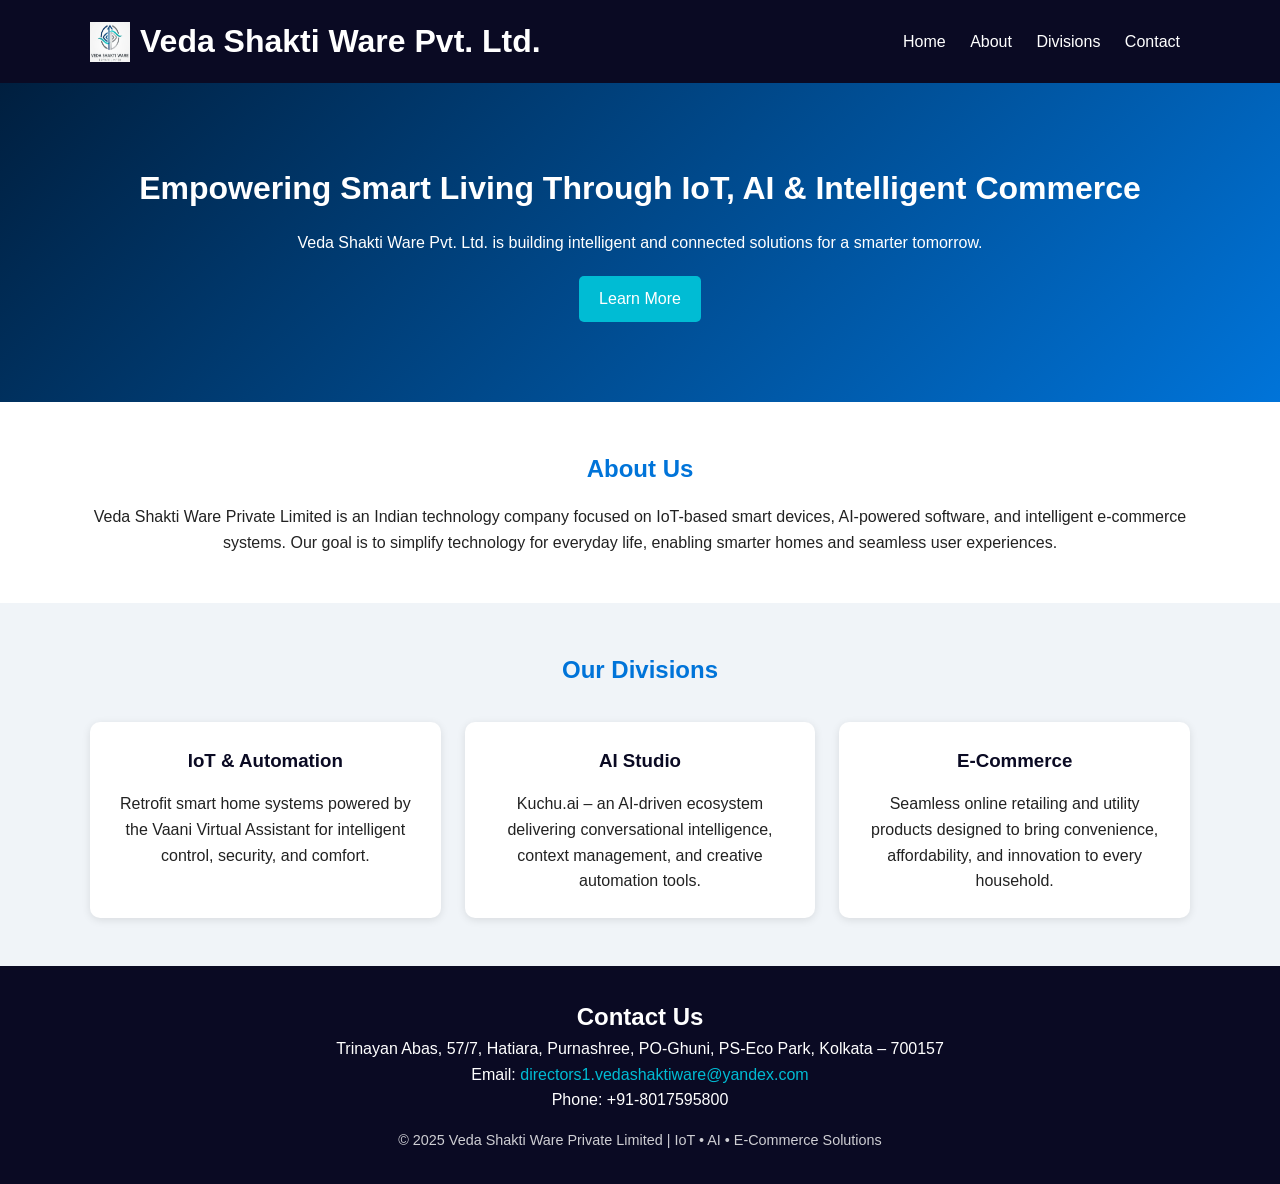
==== index.html @ 6ecd8e84 "Site setup." ====
<!DOCTYPE html>
<html lang="en">
<head>
  <meta charset="UTF-8" />
  <meta name="viewport" content="width=device-width, initial-scale=1.0" />
  <title>Veda Shakti Ware Pvt. Ltd.</title>
  <link rel="stylesheet" href="css/style.css" />
  <link rel="icon" href="images/logo.png" type="image/png" />
</head>
<body>
  <header class="navbar">
    <div class="container nav-content">
      <div class="logo">
        <img src="images/logo.png" alt="VSW Logo" />
        <h1>Veda Shakti Ware Pvt. Ltd.</h1>
      </div>
      <nav>
        <a href="#">Home</a>
        <a href="#about">About</a>
        <a href="#services">Divisions</a>
        <a href="#contact">Contact</a>
      </nav>
    </div>
  </header>

  <section class="hero">
    <div class="hero-content">
      <h2>Empowering Smart Living Through IoT, AI & Intelligent Commerce</h2>
      <p>
        Veda Shakti Ware Pvt. Ltd. is building intelligent and connected solutions for a smarter tomorrow.
      </p>
      <a href="#about" class="btn">Learn More</a>
    </div>
  </section>

  <section id="about" class="about">
    <div class="container">
      <h2>About Us</h2>
      <p>
        Veda Shakti Ware Private Limited is an Indian technology company focused on 
        IoT-based smart devices, AI-powered software, and intelligent e-commerce 
        systems. Our goal is to simplify technology for everyday life, enabling 
        smarter homes and seamless user experiences.
      </p>
    </div>
  </section>

  <section id="services" class="services">
    <div class="container">
      <h2>Our Divisions</h2>
      <div class="cards">
        <div class="card">
          <h3>IoT & Automation</h3>
          <p>
            Retrofit smart home systems powered by the Vaani Virtual Assistant 
            for intelligent control, security, and comfort.
          </p>
        </div>
        <div class="card">
          <h3>AI Studio</h3>
          <p>
            Kuchu.ai – an AI-driven ecosystem delivering conversational intelligence, 
            context management, and creative automation tools.
          </p>
        </div>
        <div class="card">
          <h3>E-Commerce</h3>
          <p>
            Seamless online retailing and utility products designed to bring convenience, 
            affordability, and innovation to every household.
          </p>
        </div>
      </div>
    </div>
  </section>

  <footer id="contact" class="footer">
    <div class="container">
      <h2>Contact Us</h2>
      <p>
        Trinayan Abas, 57/7, Hatiara, Purnashree, PO-Ghuni, PS-Eco Park, Kolkata – 700157<br />
        Email: <a href="mailto:directors1.vedashaktiware@yandex.com">directors1.vedashaktiware@yandex.com</a><br />
        Phone: +91-8017595800
      </p>
      <p class="copy">
        © 2025 Veda Shakti Ware Private Limited | IoT • AI • E-Commerce Solutions
      </p>
    </div>
  </footer>
</body>
</html>
---- css/style.css ----
/* Reset */
* { margin: 0; padding: 0; box-sizing: border-box; }

body {
  font-family: "Poppins", sans-serif;
  background-color: #f9fafb;
  color: #222;
  line-height: 1.6;
}

.container { width: 90%; max-width: 1100px; margin: auto; }

/* Navbar */
.navbar {
  background: #0a0a23;
  color: #fff;
  padding: 1rem 0;
}
.nav-content {
  display: flex; justify-content: space-between; align-items: center;
}
.logo {
  display: flex; align-items: center; gap: 10px;
}
.logo img {
  width: 40px; height: 40px;
}
.navbar nav a {
  color: #fff; text-decoration: none; margin: 0 10px;
  transition: 0.3s;
}
.navbar nav a:hover { color: #00bcd4; }

/* Hero */
.hero {
  background: linear-gradient(135deg, #001f3f, #0074d9);
  color: #fff;
  text-align: center;
  padding: 5rem 1rem;
}
.hero-content h2 {
  font-size: 2rem; margin-bottom: 1rem;
}
.hero .btn {
  display: inline-block; background: #00bcd4; color: #fff;
  padding: 10px 20px; text-decoration: none; border-radius: 5px;
  margin-top: 20px; transition: 0.3s;
}
.hero .btn:hover { background: #0288a7; }

/* About */
.about { padding: 3rem 1rem; background: #fff; text-align: center; }
.about h2 { color: #0074d9; margin-bottom: 1rem; }

/* Services */
.services {
  background: #f0f4f8;
  padding: 3rem 1rem;
  text-align: center;
}
.services h2 { color: #0074d9; margin-bottom: 2rem; }
.cards {
  display: grid;
  grid-template-columns: repeat(auto-fit, minmax(250px, 1fr));
  gap: 1.5rem;
}
.card {
  background: #fff;
  border-radius: 10px;
  box-shadow: 0 2px 8px rgba(0,0,0,0.1);
  padding: 1.5rem;
  transition: 0.3s;
}
.card:hover { transform: translateY(-5px); }
.card h3 { margin-bottom: 1rem; color: #0a0a23; }

/* Footer */
.footer {
  background: #0a0a23;
  color: #fff;
  text-align: center;
  padding: 2rem 1rem;
}
.footer a { color: #00bcd4; text-decoration: none; }
.footer .copy { margin-top: 1rem; font-size: 0.9rem; opacity: 0.8; }
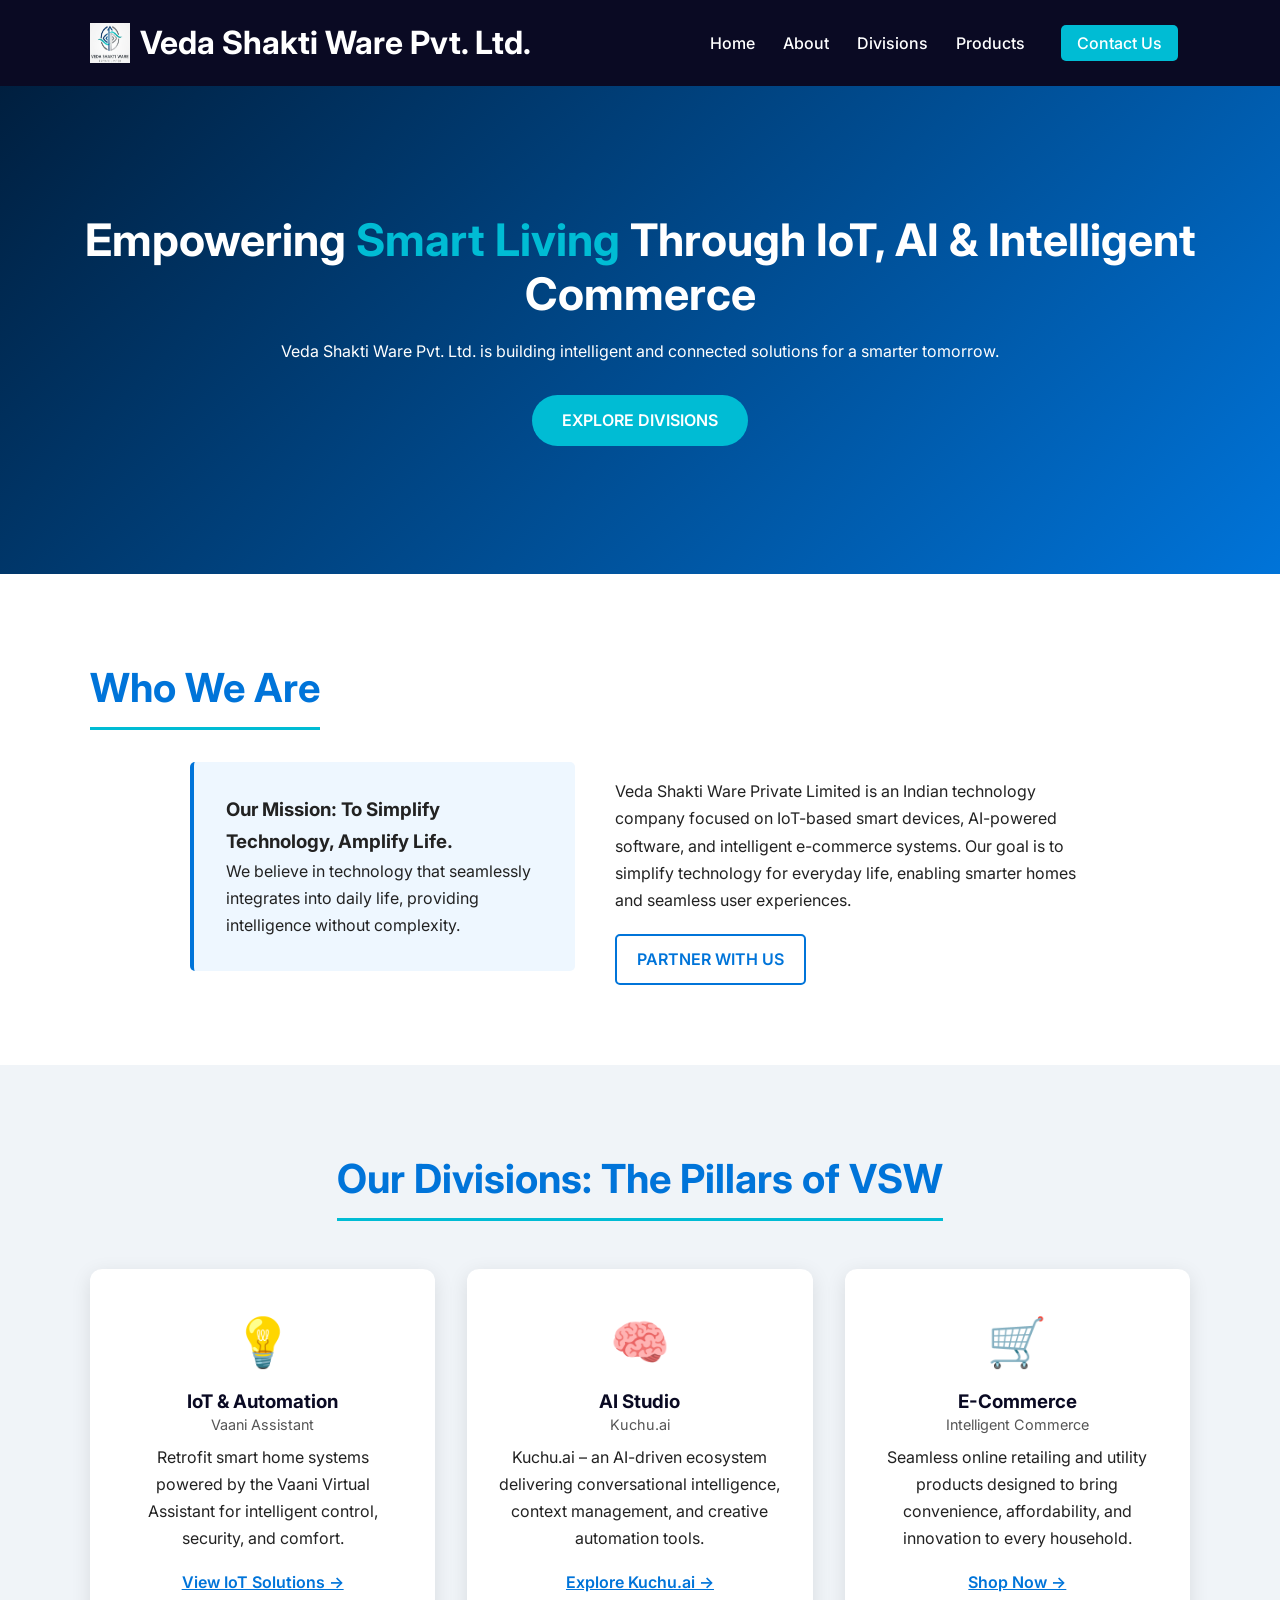
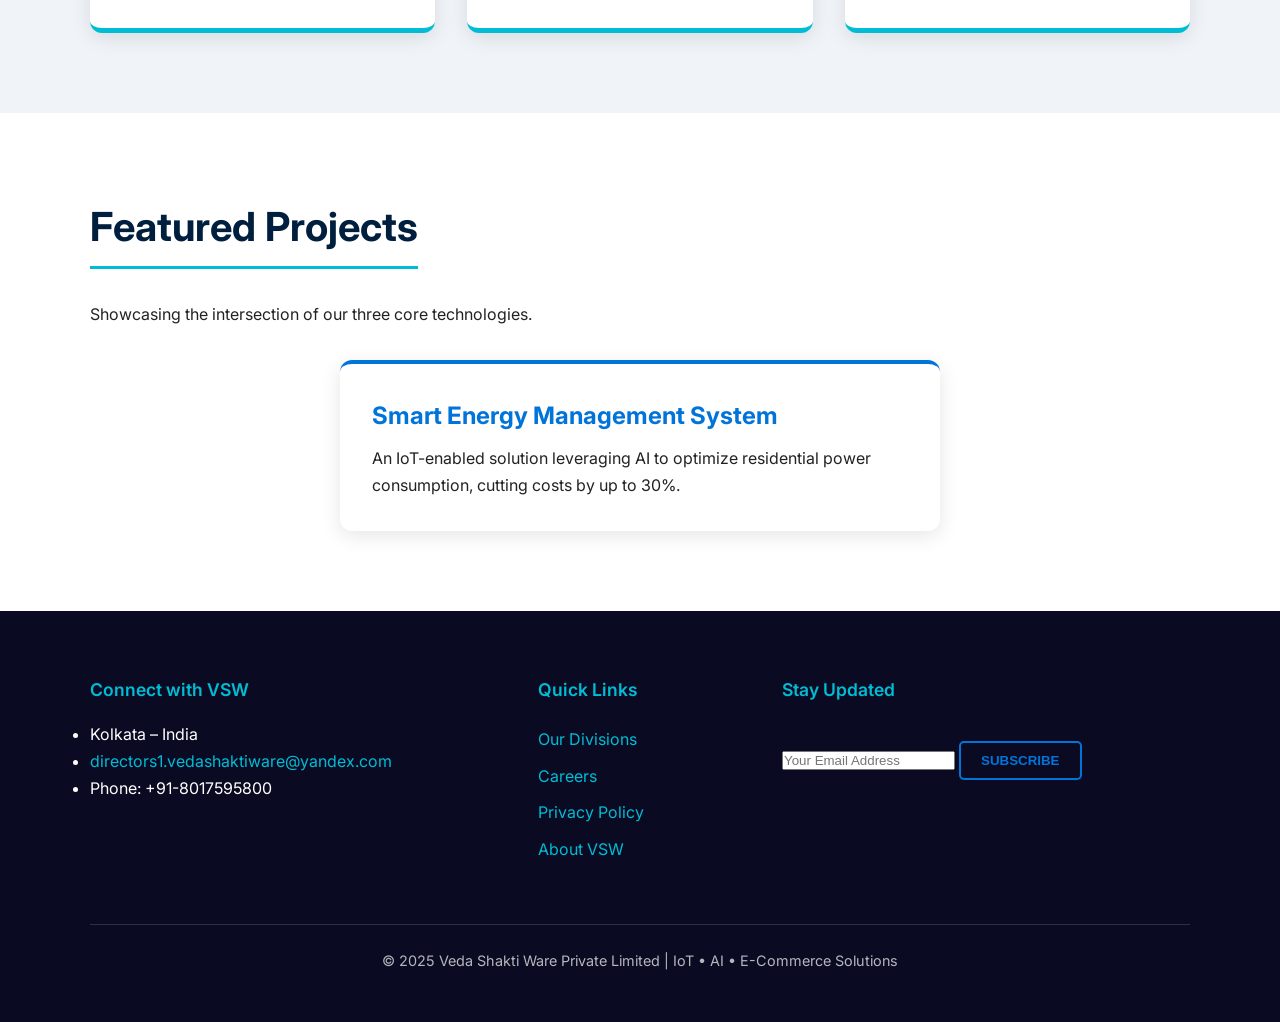
==== commit 941dde22: "Segments updatred." ====
--- a/index.html
+++ b/index.html
@@ -1,91 +1,162 @@
 <!DOCTYPE html>
 <html lang="en">
 <head>
-  <meta charset="UTF-8" />
-  <meta name="viewport" content="width=device-width, initial-scale=1.0" />
-  <title>Veda Shakti Ware Pvt. Ltd.</title>
-  <link rel="stylesheet" href="css/style.css" />
-  <link rel="icon" href="images/logo.png" type="image/png" />
+    <meta charset="UTF-8" />
+    <meta name="viewport" content="width=device-width, initial-scale=1.0" />
+    <title>Veda Shakti Ware Pvt. Ltd. | IoT, AI & Intelligent Commerce</title>
+    <meta name="description" content="Veda Shakti Ware Pvt. Ltd. is building intelligent and connected solutions for a smarter tomorrow through IoT, AI Studio (Kuchu.ai), and E-Commerce systems." />
+    
+    <link rel="stylesheet" href="css/style.css" />
+    <link href="https://fonts.googleapis.com/css2?family=Inter:wght@400;600;700&display=swap" rel="stylesheet"> 
+    <link rel="icon" href="images/logo.png" type="image/png" />
 </head>
 <body>
-  <header class="navbar">
-    <div class="container nav-content">
-      <div class="logo">
-        <img src="images/logo.png" alt="VSW Logo" />
-        <h1>Veda Shakti Ware Pvt. Ltd.</h1>
-      </div>
-      <nav>
-        <a href="#">Home</a>
-        <a href="#about">About</a>
-        <a href="#services">Divisions</a>
-        <a href="#contact">Contact</a>
-      </nav>
-    </div>
-  </header>
+    
+    <header class="navbar sticky-header">
+        <div class="container nav-content">
+            <div class="logo">
+                <img src="images/logo.png" alt="VSW Logo" />
+                <h1>Veda Shakti Ware <span class="long-name">Pvt. Ltd.</span></h1>
+            </div>
+            <nav role="navigation" aria-label="Main Navigation">
+                <a href="#">Home</a>
+                <a href="#about">About</a>
+                <a href="#services">Divisions</a>
+                <a href="#products">Products</a> 
+                <a href="#contact" class="nav-button">Contact Us</a>
+            </nav>
+        </div>
+    </header>
 
-  <section class="hero">
-    <div class="hero-content">
-      <h2>Empowering Smart Living Through IoT, AI & Intelligent Commerce</h2>
-      <p>
-        Veda Shakti Ware Pvt. Ltd. is building intelligent and connected solutions for a smarter tomorrow.
-      </p>
-      <a href="#about" class="btn">Learn More</a>
-    </div>
-  </section>
+    <section class="hero primary-gradient">
+        <div class="hero-content text-center">
+            <h2>Empowering <span class="highlight-text">Smart Living</span> Through IoT, AI & Intelligent Commerce</h2>
+            <p>Veda Shakti Ware Pvt. Ltd. is building intelligent and connected solutions for a smarter tomorrow.</p>
+            <a href="#services" class="btn primary-btn pulse-effect">Explore Divisions</a>
+        </div>
+        <div class="hero-background-pattern"></div>
+    </section>
 
-  <section id="about" class="about">
-    <div class="container">
-      <h2>About Us</h2>
-      <p>
-        Veda Shakti Ware Private Limited is an Indian technology company focused on 
-        IoT-based smart devices, AI-powered software, and intelligent e-commerce 
-        systems. Our goal is to simplify technology for everyday life, enabling 
-        smarter homes and seamless user experiences.
-      </p>
-    </div>
-  </section>
+    <section id="about" class="about padded-section">
+        <div class="container">
+            <h2 class="section-title">Who We Are</h2>
+            <div class="content-split">
+                <div class="mission-statement">
+                    <h3>Our Mission: To Simplify Technology, Amplify Life.</h3>
+                    <p>We believe in technology that seamlessly integrates into daily life, providing intelligence without complexity.</p>
+                </div>
+                <div class="about-text">
+                    <p>
+                        Veda Shakti Ware Private Limited is an Indian technology company focused on 
+                        IoT-based smart devices, AI-powered software, and intelligent e-commerce 
+                        systems. Our goal is to simplify technology for everyday life, enabling 
+                        smarter homes and seamless user experiences.
+                    </p>
+                    <a href="#contact" class="btn secondary-btn">Partner With Us</a>
+                </div>
+            </div>
+        </div>
+    </section>
 
-  <section id="services" class="services">
-    <div class="container">
-      <h2>Our Divisions</h2>
-      <div class="cards">
-        <div class="card">
-          <h3>IoT & Automation</h3>
-          <p>
-            Retrofit smart home systems powered by the Vaani Virtual Assistant 
-            for intelligent control, security, and comfort.
-          </p>
+    <section id="services" class="services padded-section bg-light-gray">
+        <div class="container">
+            <h2 class="section-title">Our Divisions: The Pillars of VSW</h2>
+            <div class="cards card-grid-3">
+                
+                <div class="card division-card elevated-card">
+                    <span class="card-icon">💡</span>
+                    <h3>IoT & Automation <br><span class="product-name">Vaani Assistant</span></h3>
+                    <p>
+                        Retrofit smart home systems powered by the Vaani Virtual Assistant 
+                        for intelligent control, security, and comfort.
+                    </p>
+                    <a href="vaani-assistant-explore.html" class="card-link">View IoT Solutions →</a>
+                </div>
+
+                <!-- <div class="card division-card elevated-card">
+                    <span class="card-icon">🧠</span>
+                    <h3>AI Studio <br><span class="product-name">Kuchu.ai</span></h3>
+                    <p>
+                        Kuchu.ai – an AI-driven ecosystem delivering conversational intelligence, 
+                        context management, and creative automation tools.
+                    </p>
+                    <a href="#" class="card-link">Explore Kuchu.ai →</a>
+                </div> -->
+                <div class="card division-card elevated-card">
+                  <span class="card-icon">🧠</span>
+                  <h3>AI Studio <br><span class="product-name">Kuchu.ai</span></h3>
+                  <p>
+                      Kuchu.ai – an AI-driven ecosystem delivering conversational intelligence, 
+                      context management, and creative automation tools.
+                  </p>
+                  <a href="kuchu-ai-explore.html" class="card-link">Explore Kuchu.ai →</a>
+                </div>
+
+                <div class="card division-card elevated-card">
+                    <span class="card-icon">🛒</span>
+                    <h3>E-Commerce <br><span class="product-name">Intelligent Commerce</span></h3>
+                    <p>
+                        Seamless online retailing and utility products designed to bring convenience, 
+                        affordability, and innovation to every household.
+                    </p>
+                    <a href="e-commerce-explore.html" class="card-link">Shop Now →</a>
+                </div>
+            </div>
         </div>
-        <div class="card">
-          <h3>AI Studio</h3>
-          <p>
-            Kuchu.ai – an AI-driven ecosystem delivering conversational intelligence, 
-            context management, and creative automation tools.
-          </p>
+    </section>
+
+    <section id="products" class="products padded-section">
+        <div class="container text-center">
+            <h2 class="section-title">Featured Projects</h2>
+            <p class="subtitle">Showcasing the intersection of our three core technologies.</p>
+            
+            <div class="project-showcase">
+                <div class="project-card">
+                    <h4>Smart Energy Management System</h4>
+                    <p>An IoT-enabled solution leveraging AI to optimize residential power consumption, cutting costs by up to 30%.</p>
+                </div>
+                </div>
         </div>
-        <div class="card">
-          <h3>E-Commerce</h3>
-          <p>
-            Seamless online retailing and utility products designed to bring convenience, 
-            affordability, and innovation to every household.
-          </p>
+    </section>
+    
+    <footer id="contact" class="footer dark-footer">
+        <div class="container footer-grid">
+            
+            <div class="footer-col contact-info">
+                <h3 class="footer-title">Connect with VSW</h3>
+                <ul>
+                    <li>Kolkata – India</li>
+                    <li><a href="mailto:directors1.vedashaktiware@yandex.com">directors1.vedashaktiware@yandex.com</a></li>
+                    <li>Phone: +91-8017595800</li>
+                </ul>
+            </div>
+            
+            <div class="footer-col quick-links">
+                <h3 class="footer-title">Quick Links</h3>
+                <ul>
+                    <li><a href="#services">Our Divisions</a></li>
+                    <li><a href="#">Careers</a></li>
+                    <li><a href="#">Privacy Policy</a></li>
+                    <li><a href="#about">About VSW</a></li>
+                </ul>
+            </div>
+
+            <div class="footer-col social-signup">
+                <h3 class="footer-title">Stay Updated</h3>
+                <div class="social-icons">
+                    </div>
+                <div class="newsletter-form">
+                    <input type="email" placeholder="Your Email Address" aria-label="Newsletter email input">
+                    <button class="btn secondary-btn">Subscribe</button>
+                </div>
+            </div>
+            
+            <div class="footer-bottom">
+                <p class="copy">
+                    © 2025 Veda Shakti Ware Private Limited | IoT • AI • E-Commerce Solutions
+                </p>
+            </div>
         </div>
-      </div>
-    </div>
-  </section>
-
-  <footer id="contact" class="footer">
-    <div class="container">
-      <h2>Contact Us</h2>
-      <p>
-        Trinayan Abas, 57/7, Hatiara, Purnashree, PO-Ghuni, PS-Eco Park, Kolkata – 700157<br />
-        Email: <a href="mailto:directors1.vedashaktiware@yandex.com">directors1.vedashaktiware@yandex.com</a><br />
-        Phone: +91-8017595800
-      </p>
-      <p class="copy">
-        © 2025 Veda Shakti Ware Private Limited | IoT • AI • E-Commerce Solutions
-      </p>
-    </div>
-  </footer>
+    </footer>
 </body>
-</html>
+</html>
--- a/css/style.css
+++ b/css/style.css
@@ -2,84 +2,403 @@
 * { margin: 0; padding: 0; box-sizing: border-box; }
 
 body {
-  font-family: "Poppins", sans-serif;
-  background-color: #f9fafb;
-  color: #222;
-  line-height: 1.6;
-}
-
-.container { width: 90%; max-width: 1100px; margin: auto; }
+    /* Changed to Inter which is a clean, modern tech font */
+    font-family: "Inter", "Poppins", sans-serif;
+    background-color: #f9fafb;
+    color: #222;
+    line-height: 1.7; /* Increased line height for better readability */
+}
+
+.container { 
+    width: 90%; 
+    max-width: 1100px; 
+    margin: auto; 
+}
+
+/* --- Global Elements & Typography --- */
+.btn {
+    text-transform: uppercase;
+    font-weight: 600;
+}
+.section-title {
+    font-size: 2.5rem; 
+    margin-bottom: 2rem;
+    font-weight: 700;
+    color: #001f3f; /* Darker blue for heading */
+    /* Added visual structure to the title */
+    display: inline-block;
+    padding-bottom: 5px;
+    border-bottom: 3px solid #00bcd4;
+}
 
 /* Navbar */
 .navbar {
-  background: #0a0a23;
-  color: #fff;
-  padding: 1rem 0;
+    background: #0a0a23;
+    color: #fff;
+    padding: 1rem 0;
+    /* Added subtle shadow to the top bar */
+    box-shadow: 0 2px 10px rgba(0,0,0,0.2);
+    z-index: 100;
 }
 .nav-content {
-  display: flex; justify-content: space-between; align-items: center;
+    display: flex; justify-content: space-between; align-items: center;
 }
 .logo {
-  display: flex; align-items: center; gap: 10px;
+    display: flex; align-items: center; gap: 10px;
 }
 .logo img {
-  width: 40px; height: 40px;
+    width: 40px; height: 40px;
 }
 .navbar nav a {
-  color: #fff; text-decoration: none; margin: 0 10px;
-  transition: 0.3s;
-}
-.navbar nav a:hover { color: #00bcd4; }
+    color: #fff; text-decoration: none; margin: 0 12px;
+    transition: 0.3s;
+    font-weight: 500;
+}
+.navbar nav a:hover { 
+    color: #00bcd4; 
+}
+.nav-button {
+    /* Style the Contact Us button prominently */
+    background: #00bcd4;
+    padding: 8px 16px;
+    border-radius: 5px;
+    margin-left: 20px !important;
+}
+.nav-button:hover {
+    background: #0288a7;
+}
 
 /* Hero */
 .hero {
-  background: linear-gradient(135deg, #001f3f, #0074d9);
-  color: #fff;
-  text-align: center;
-  padding: 5rem 1rem;
+    /* Updated gradient for modern look */
+    background: linear-gradient(135deg, #001f3f, #0074d9);
+    color: #fff;
+    text-align: center;
+    padding: 8rem 1rem; /* Increased padding */
 }
 .hero-content h2 {
-  font-size: 2rem; margin-bottom: 1rem;
+    font-size: 2.8rem; /* Larger font size */
+    margin-bottom: 1rem;
+    line-height: 1.2;
+}
+.highlight-text {
+    color: #00bcd4;
+    font-weight: 700;
 }
 .hero .btn {
-  display: inline-block; background: #00bcd4; color: #fff;
-  padding: 10px 20px; text-decoration: none; border-radius: 5px;
-  margin-top: 20px; transition: 0.3s;
-}
-.hero .btn:hover { background: #0288a7; }
-
-/* About */
-.about { padding: 3rem 1rem; background: #fff; text-align: center; }
-.about h2 { color: #0074d9; margin-bottom: 1rem; }
+    display: inline-block; background: #00bcd4; color: #fff;
+    padding: 12px 30px; /* Larger button */
+    text-decoration: none; border-radius: 50px; /* Pill shape */
+    margin-top: 30px; transition: 0.3s;
+}
+.hero .btn:hover { 
+    background: #0288a7; 
+    box-shadow: 0 5px 15px rgba(0, 188, 212, 0.4);
+}
+
+/* About Section */
+.about { padding: 5rem 1rem; background: #fff; } /* Increased padding */
+.about h2 { color: #0074d9; margin-bottom: 2rem; }
+
+/* Added content-split styles */
+.content-split {
+    display: flex;
+    gap: 40px;
+    text-align: left;
+    max-width: 900px;
+    margin: 0 auto;
+    align-items: flex-start;
+}
+.mission-statement {
+    flex: 1;
+    padding: 2rem;
+    background: #eef7ff; /* Light accent background */
+    border-left: 4px solid #0074d9;
+    border-radius: 5px;
+}
+.about-text {
+    flex: 1.5;
+    padding-top: 1rem;
+}
+.secondary-btn {
+    display: inline-block;
+    padding: 10px 20px;
+    background: transparent;
+    border: 2px solid #0074d9;
+    color: #0074d9;
+    text-decoration: none;
+    border-radius: 5px;
+    margin-top: 20px;
+    transition: all 0.3s;
+}
+.secondary-btn:hover {
+    background: #0074d9;
+    color: #fff;
+}
+
 
 /* Services */
 .services {
-  background: #f0f4f8;
-  padding: 3rem 1rem;
-  text-align: center;
-}
-.services h2 { color: #0074d9; margin-bottom: 2rem; }
-.cards {
-  display: grid;
-  grid-template-columns: repeat(auto-fit, minmax(250px, 1fr));
-  gap: 1.5rem;
-}
-.card {
-  background: #fff;
-  border-radius: 10px;
-  box-shadow: 0 2px 8px rgba(0,0,0,0.1);
-  padding: 1.5rem;
-  transition: 0.3s;
-}
-.card:hover { transform: translateY(-5px); }
-.card h3 { margin-bottom: 1rem; color: #0a0a23; }
+    background: #f0f4f8;
+    padding: 5rem 1rem; /* Increased padding */
+    text-align: center;
+}
+.services h2 { color: #0074d9; margin-bottom: 3rem; }
+.card-grid-3 {
+    display: grid;
+    grid-template-columns: repeat(auto-fit, minmax(280px, 1fr));
+    gap: 2rem;
+}
+.division-card {
+    background: #fff;
+    border-radius: 12px; /* Smoother corners */
+    box-shadow: 0 5px 20px rgba(0,0,0,0.1); /* Smoother shadow */
+    padding: 2rem;
+    transition: 0.3s;
+    border-bottom: 5px solid #00bcd4; /* Brand color feature line */
+}
+.division-card:hover { 
+    transform: translateY(-5px); 
+    box-shadow: 0 10px 30px rgba(0,0,0,0.15);
+}
+.card-icon {
+    font-size: 3rem; 
+    display: block; 
+    margin-bottom: 0.5rem;
+}
+.division-card h3 { 
+    margin-bottom: 0.5rem; 
+    color: #0a0a23; 
+    line-height: 1.2;
+}
+.product-name {
+    font-size: 0.9rem;
+    color: #555;
+    font-weight: 400;
+}
+.card-link {
+    display: block;
+    margin-top: 1rem;
+    color: #0074d9;
+    font-weight: 600;
+}
+
+/* Products/Featured Projects */
+.products {
+    padding: 5rem 1rem;
+    background: #fff;
+}
+
+/* --- FIX 1: Project Showcase Alignment (from previous analysis) --- */
+.project-showcase {
+    /* Use CSS Grid to center and control card width */
+    display: grid;
+    /* Allows flexibility for multiple cards, max width 600px for single card visibility */
+    grid-template-columns: repeat(auto-fit, minmax(300px, 600px)); 
+    gap: 1.5rem; 
+    margin-top: 2rem;
+    
+    /* IMPORTANT: Center the grid itself within the container */
+    justify-content: center; 
+}
+
+.project-card {
+    background: #fff;
+    padding: 2rem;
+    border-radius: 12px;
+    /* Used the same shadow style as the division cards for consistency */
+    box-shadow: 0 5px 20px rgba(0,0,0,0.1); 
+    text-align: left; 
+    border-top: 4px solid #0074d9; 
+    transition: transform 0.3s;
+}
+.project-card:hover {
+    transform: translateY(-3px);
+}
+
+.project-card h4 {
+    color: #0074d9;
+    margin-bottom: 0.5rem;
+    font-size: 1.5rem;
+}
+
 
 /* Footer */
 .footer {
-  background: #0a0a23;
-  color: #fff;
-  text-align: center;
-  padding: 2rem 1rem;
-}
-.footer a { color: #00bcd4; text-decoration: none; }
-.footer .copy { margin-top: 1rem; font-size: 0.9rem; opacity: 0.8; }
+    background: #0a0a23;
+    color: #fff;
+    padding: 4rem 1rem 1.5rem; /* More top padding */
+    text-align: left; /* Aligns content inside grid columns */
+}
+
+/* --- Footer Grid Definition --- */
+.footer-grid {
+    display: grid;
+    /* 3 columns: 2/5ths for contact, 1/5th for links, 2/5ths for signup */
+    grid-template-columns: 2fr 1fr 2fr; 
+    gap: 40px;
+    margin-bottom: 1.5rem;
+}
+.footer-col {
+    /* Base padding for columns */
+    padding-bottom: 1rem;
+}
+.footer-title {
+    font-size: 1.1rem;
+    margin-bottom: 1rem;
+    font-weight: 600;
+    color: #00bcd4;
+}
+
+.footer a { 
+    color: #00bcd4; 
+    text-decoration: none; 
+    transition: 0.3s;
+}
+.footer a:hover { 
+    color: #fff; 
+    text-decoration: underline; 
+}
+
+/* --- FIX 2: Quick Links List Alignment (from previous analysis) --- */
+.footer-col.quick-links ul {
+    list-style: none; 
+    padding: 0; 
+    margin-top: 0.5rem;
+}
+
+.footer-col.quick-links li a {
+    display: block; 
+    padding: 0.3rem 0;
+    transition: color 0.2s;
+}
+
+/* Footer Bottom */
+.footer-bottom {
+    grid-column: 1 / -1; /* Forces the element to span all columns */
+    border-top: 1px solid rgba(255, 255, 255, 0.15); 
+    padding-top: 1.5rem; 
+    text-align: center;
+}
+.footer .copy { 
+    margin-top: 0; 
+    font-size: 0.9rem; 
+    opacity: 0.7; 
+}
+
+/* --- Mobile Responsiveness --- */
+@media (max-width: 900px) {
+    .content-split {
+        flex-direction: column;
+        text-align: center;
+    }
+    .mission-statement, .about-text {
+        padding: 1rem;
+    }
+    .mission-statement {
+        order: -1; /* Puts mission statement first on mobile */
+    }
+}
+
+@media (max-width: 768px) {
+    .navbar nav {
+        display: none; /* Hide standard nav links */
+    }
+    .nav-content {
+        justify-content: center;
+    }
+    .logo h1 {
+        font-size: 1.5rem;
+    }
+    .hero-content h2 {
+        font-size: 2rem;
+    }
+    
+    /* Collapse Footer to single column */
+    .footer-grid {
+        grid-template-columns: 1fr;
+        gap: 20px;
+        text-align: center;
+    }
+    .footer-col.contact-info ul {
+        text-align: center;
+        list-style-type: none;
+    }
+    /* Realign quick links back to center on mobile */
+    .footer-col.quick-links ul {
+        text-align: center;
+    }
+}
+
+/* --- New Styles for IoT Flow Chart (How It Works Section) --- */
+.flow-chart-wrapper {
+    display: flex;
+    justify-content: center;
+    align-items: center;
+    flex-wrap: wrap; /* Allows wrapping on smaller screens */
+    gap: 15px;
+    margin-top: 3rem;
+}
+
+.flow-step {
+    flex: 0 0 auto; /* Prevents steps from stretching */
+    width: 150px; /* Fixed width for consistent look */
+    padding: 15px;
+    background: #eef7ff; /* Light blue background */
+    border: 1px solid #0074d9;
+    border-radius: 8px;
+    text-align: center;
+    transition: all 0.3s;
+}
+
+.flow-step:hover {
+    background: #e0f0ff;
+    transform: translateY(-3px);
+    box-shadow: 0 5px 15px rgba(0, 116, 217, 0.1);
+}
+
+.flow-step h4 {
+    color: #001f3f;
+    margin: 5px 0 5px 0;
+    font-size: 1.1rem;
+}
+
+.flow-step p {
+    font-size: 0.85rem;
+    color: #555;
+    line-height: 1.3;
+}
+
+.step-icon {
+    font-size: 2rem;
+    display: block;
+    line-height: 1;
+}
+
+.flow-arrow {
+    font-size: 2rem;
+    color: #0074d9;
+    font-weight: 700;
+    margin: 0 5px;
+}
+
+.flow-step.final-step {
+    border-color: #00bcd4; /* Final step highlight */
+}
+
+/* Responsive adjustment for small screens: stack the items vertically */
+@media (max-width: 650px) {
+    .flow-chart-wrapper {
+        flex-direction: column;
+        gap: 0;
+    }
+    .flow-step {
+        width: 100%; /* Full width when stacked */
+        margin: 10px 0;
+    }
+    .flow-arrow {
+        transform: rotate(90deg); /* Turn arrow vertical */
+        margin: 10px 0;
+        font-size: 1.5rem;
+    }
+}
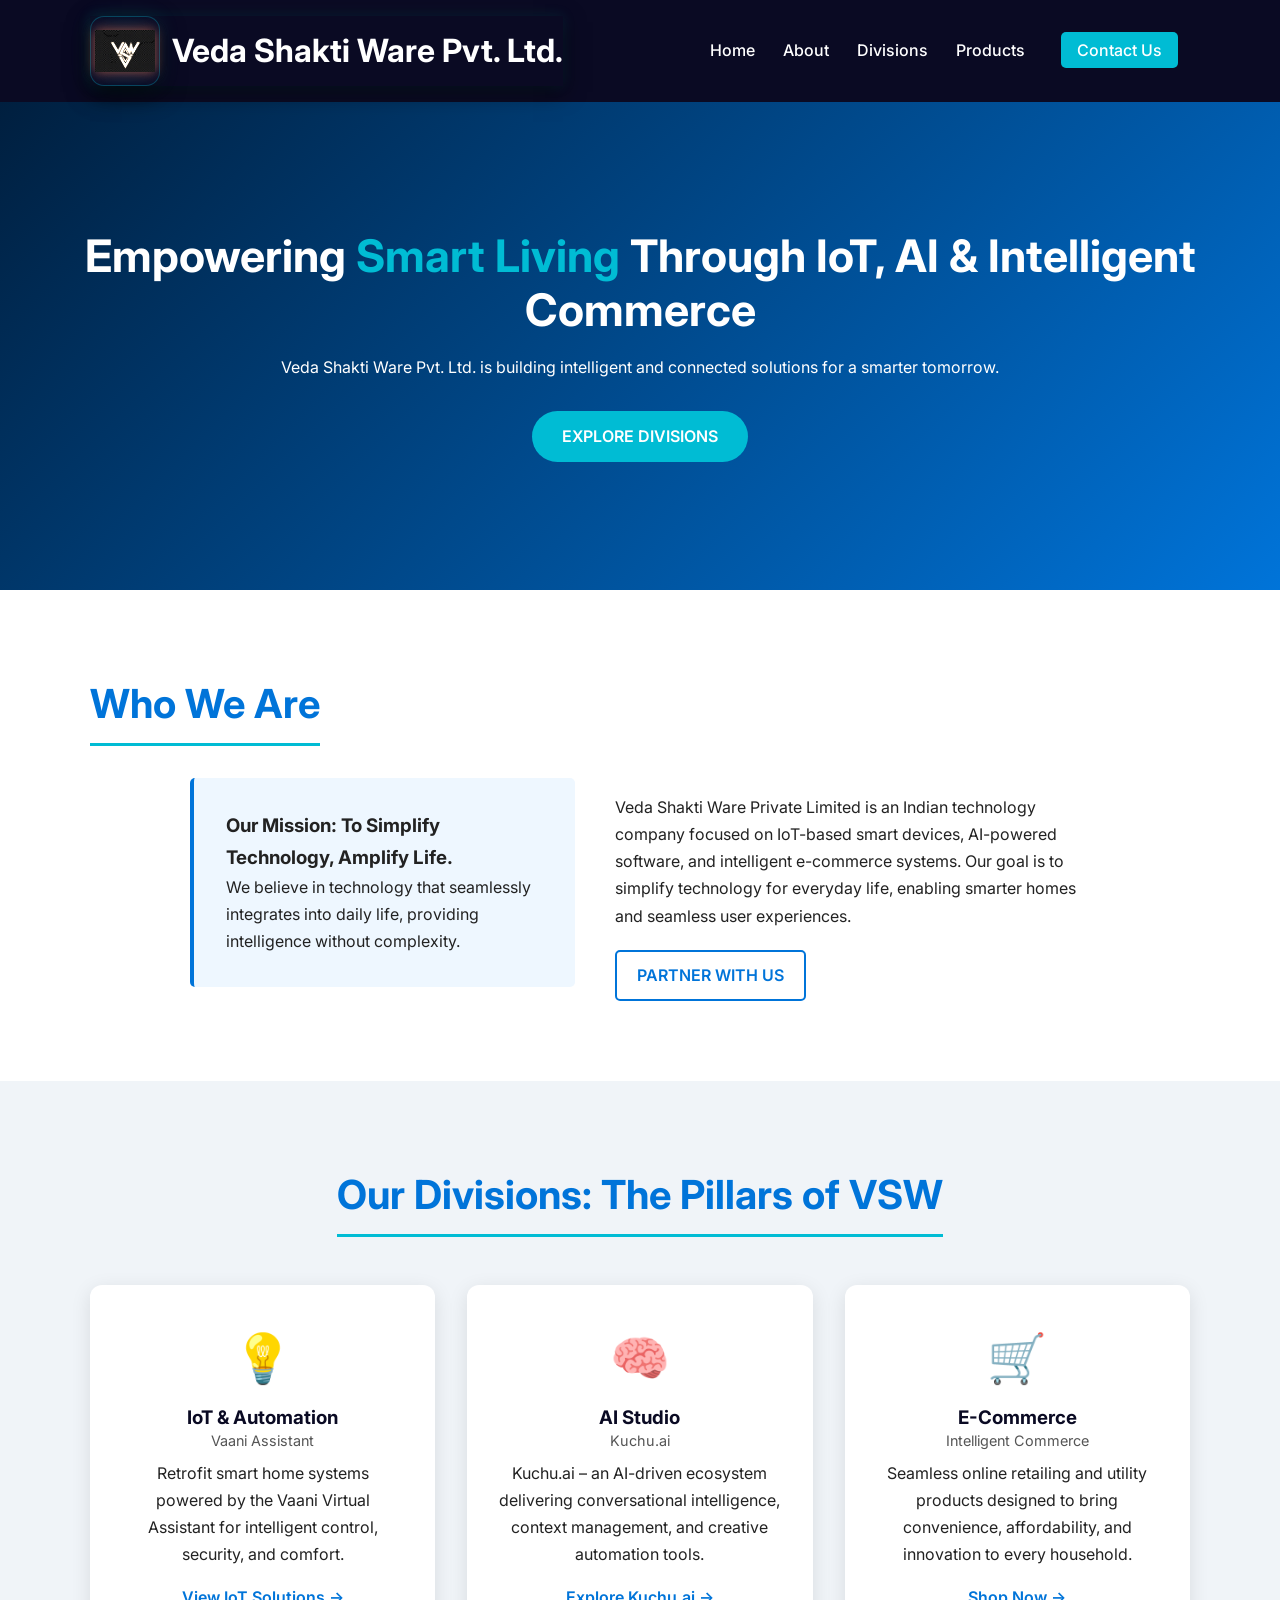
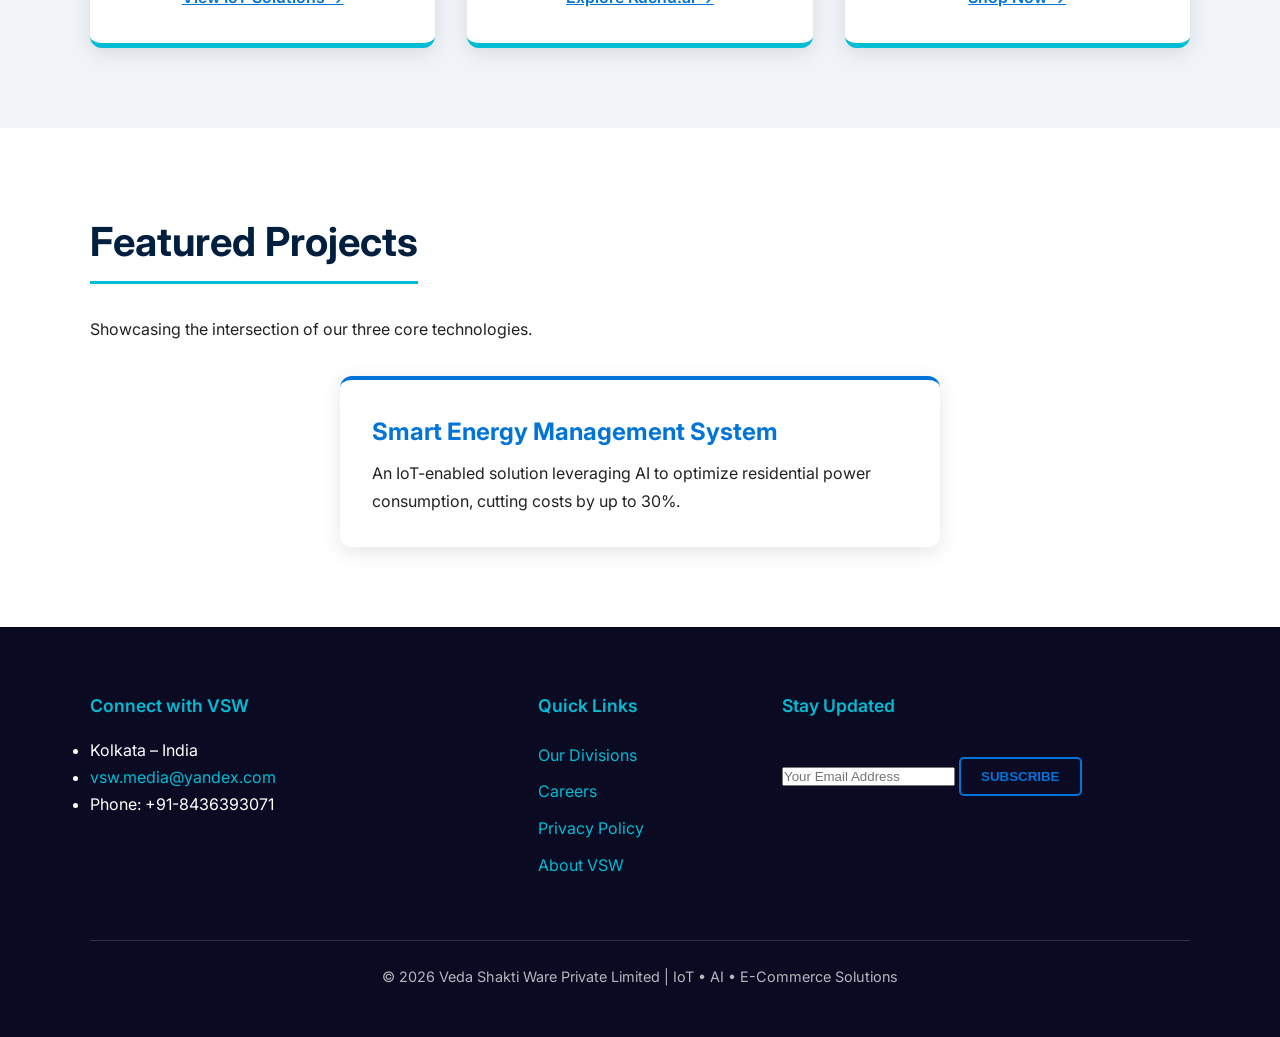
==== commit 4abfc5fb: "Enhance navbar logo visibility and UI polish - Improved navbar logo visibility by adjusting containe" ====
--- a/index.html
+++ b/index.html
@@ -15,7 +15,9 @@
     <header class="navbar sticky-header">
         <div class="container nav-content">
             <div class="logo">
-                <img src="images/logo.png" alt="VSW Logo" />
+                <div class="logo-box">
+                    <img src="images/logo.png" alt="VSW Logo" />
+                </div>
                 <h1>Veda Shakti Ware <span class="long-name">Pvt. Ltd.</span></h1>
             </div>
             <nav role="navigation" aria-label="Main Navigation">
@@ -126,8 +128,8 @@
                 <h3 class="footer-title">Connect with VSW</h3>
                 <ul>
                     <li>Kolkata – India</li>
-                    <li><a href="mailto:directors1.vedashaktiware@yandex.com">directors1.vedashaktiware@yandex.com</a></li>
-                    <li>Phone: +91-8017595800</li>
+                    <li><a href="mailto:vsw.media@yandex.com">vsw.media@yandex.com</a></li>
+                    <li>Phone: +91-8436393071</li>
                 </ul>
             </div>
             
@@ -153,7 +155,7 @@
             
             <div class="footer-bottom">
                 <p class="copy">
-                    © 2025 Veda Shakti Ware Private Limited | IoT • AI • E-Commerce Solutions
+                    © 2026 Veda Shakti Ware Private Limited | IoT • AI • E-Commerce Solutions
                 </p>
             </div>
         </div>
--- a/css/style.css
+++ b/css/style.css
@@ -43,9 +43,11 @@
 .nav-content {
     display: flex; justify-content: space-between; align-items: center;
 }
-.logo {
+
+/* .logo {
     display: flex; align-items: center; gap: 10px;
-}
+} */
+
 .logo img {
     width: 40px; height: 40px;
 }
@@ -308,7 +310,7 @@
         justify-content: center;
     }
     .logo h1 {
-        font-size: 1.5rem;
+        font-size: 1.6rem;
     }
     .hero-content h2 {
         font-size: 2rem;
@@ -401,4 +403,50 @@
         margin: 10px 0;
         font-size: 1.5rem;
     }
-}+}
+
+/* logo container */
+.logo {
+  display: flex;
+  align-items: center;
+  gap: 12px;
+  box-shadow:
+    0 6px 20px rgba(0,0,0,0.6),
+    0 0 12px rgba(0,188,212,0.15); /* brand glow */
+}
+
+/* logo visual box */
+.logo-box {
+  width: 70px;
+  height: 70px;
+
+  display: flex;
+  align-items: center;
+  justify-content: center;
+
+  padding: 4px;
+
+  border-radius: 14px;
+
+  background: radial-gradient(
+    circle at center,
+    rgba(0,188,212,0.15),
+    rgba(10,10,35,1)
+  );
+
+  border: 1px solid rgba(0,188,212,0.3);
+
+  box-shadow:
+    0 8px 25px rgba(0,0,0,0.7),
+    0 0 20px rgba(0,188,212,0.15);
+}
+
+.logo-box img {
+  width: 100%;
+  height: 100%;
+  object-fit: contain;
+
+  /* filter: invert(1) brightness(1.8) contrast(1.4); */
+  filter: invert(1) brightness(1.8) contrast(1.4);
+  filter: drop-shadow(0 0 6px rgba(0,188,212,0.6)) invert(1) brightness(1.8);
+}
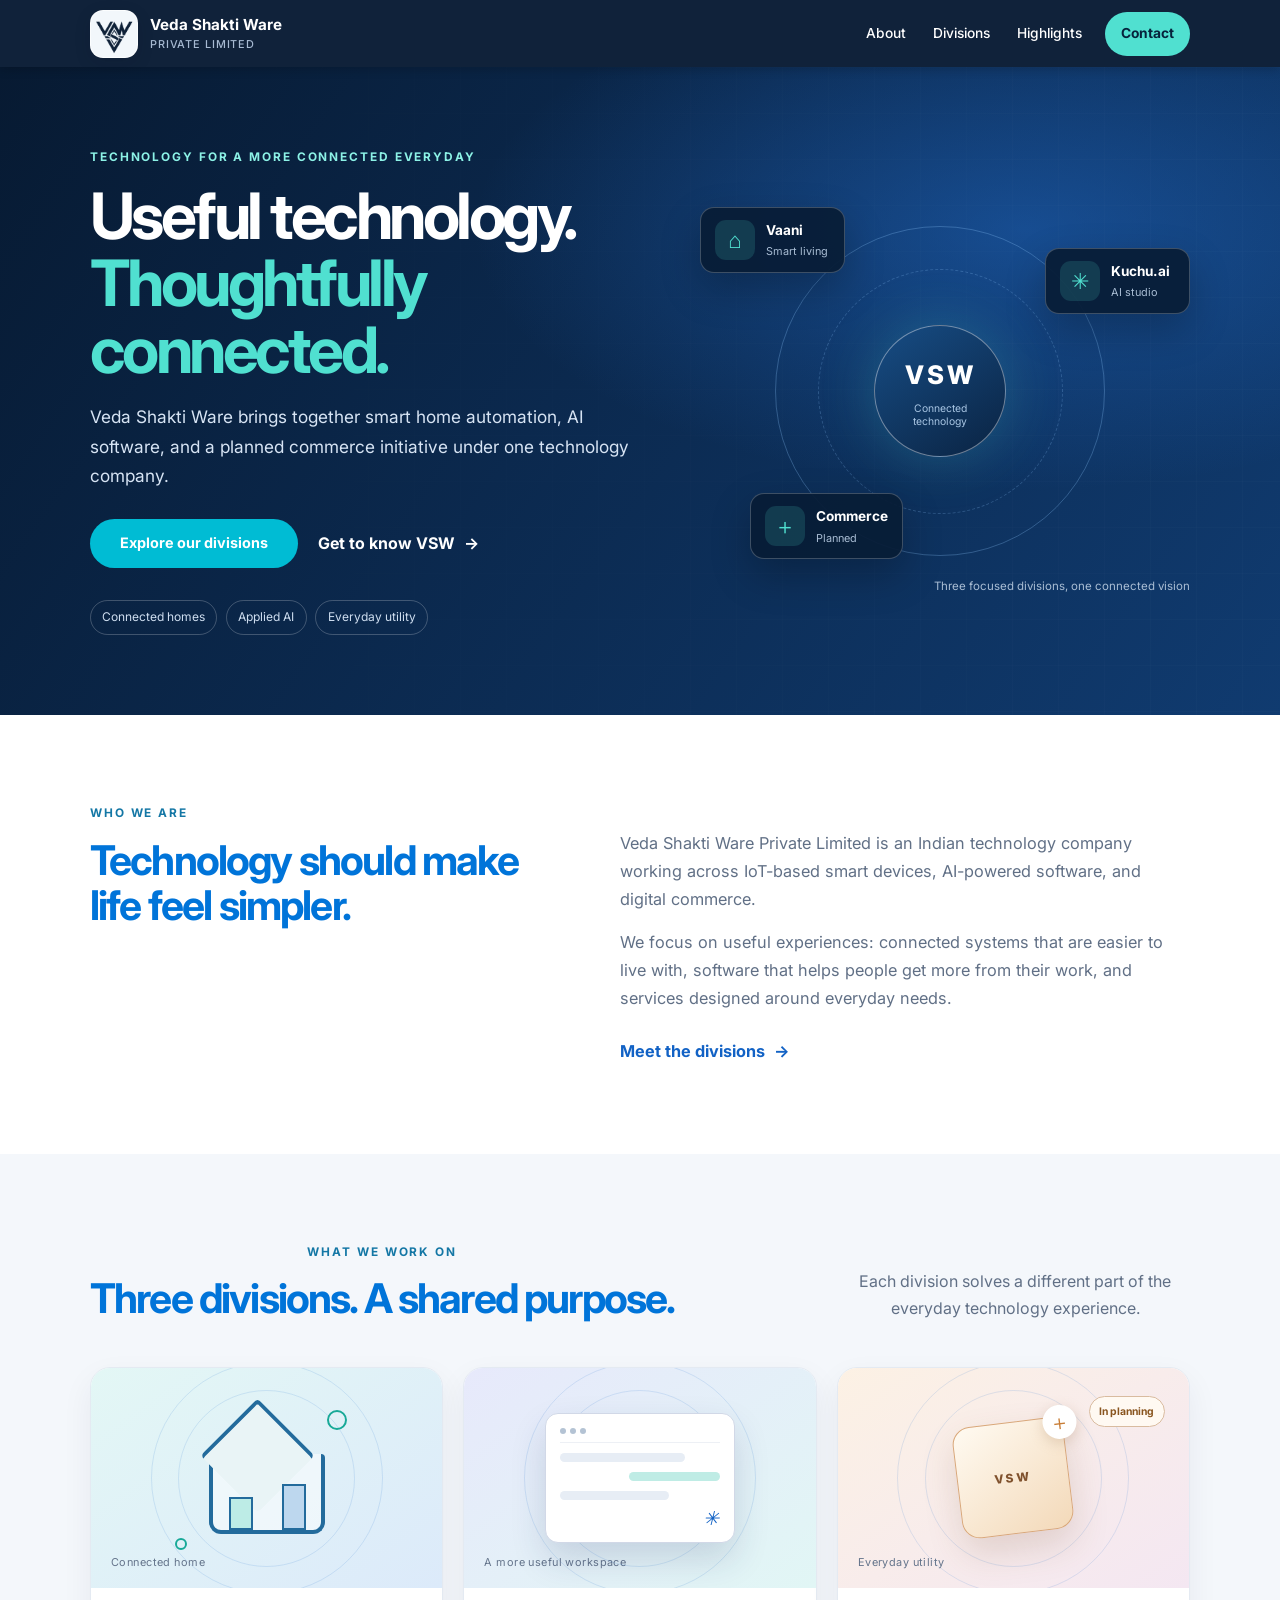
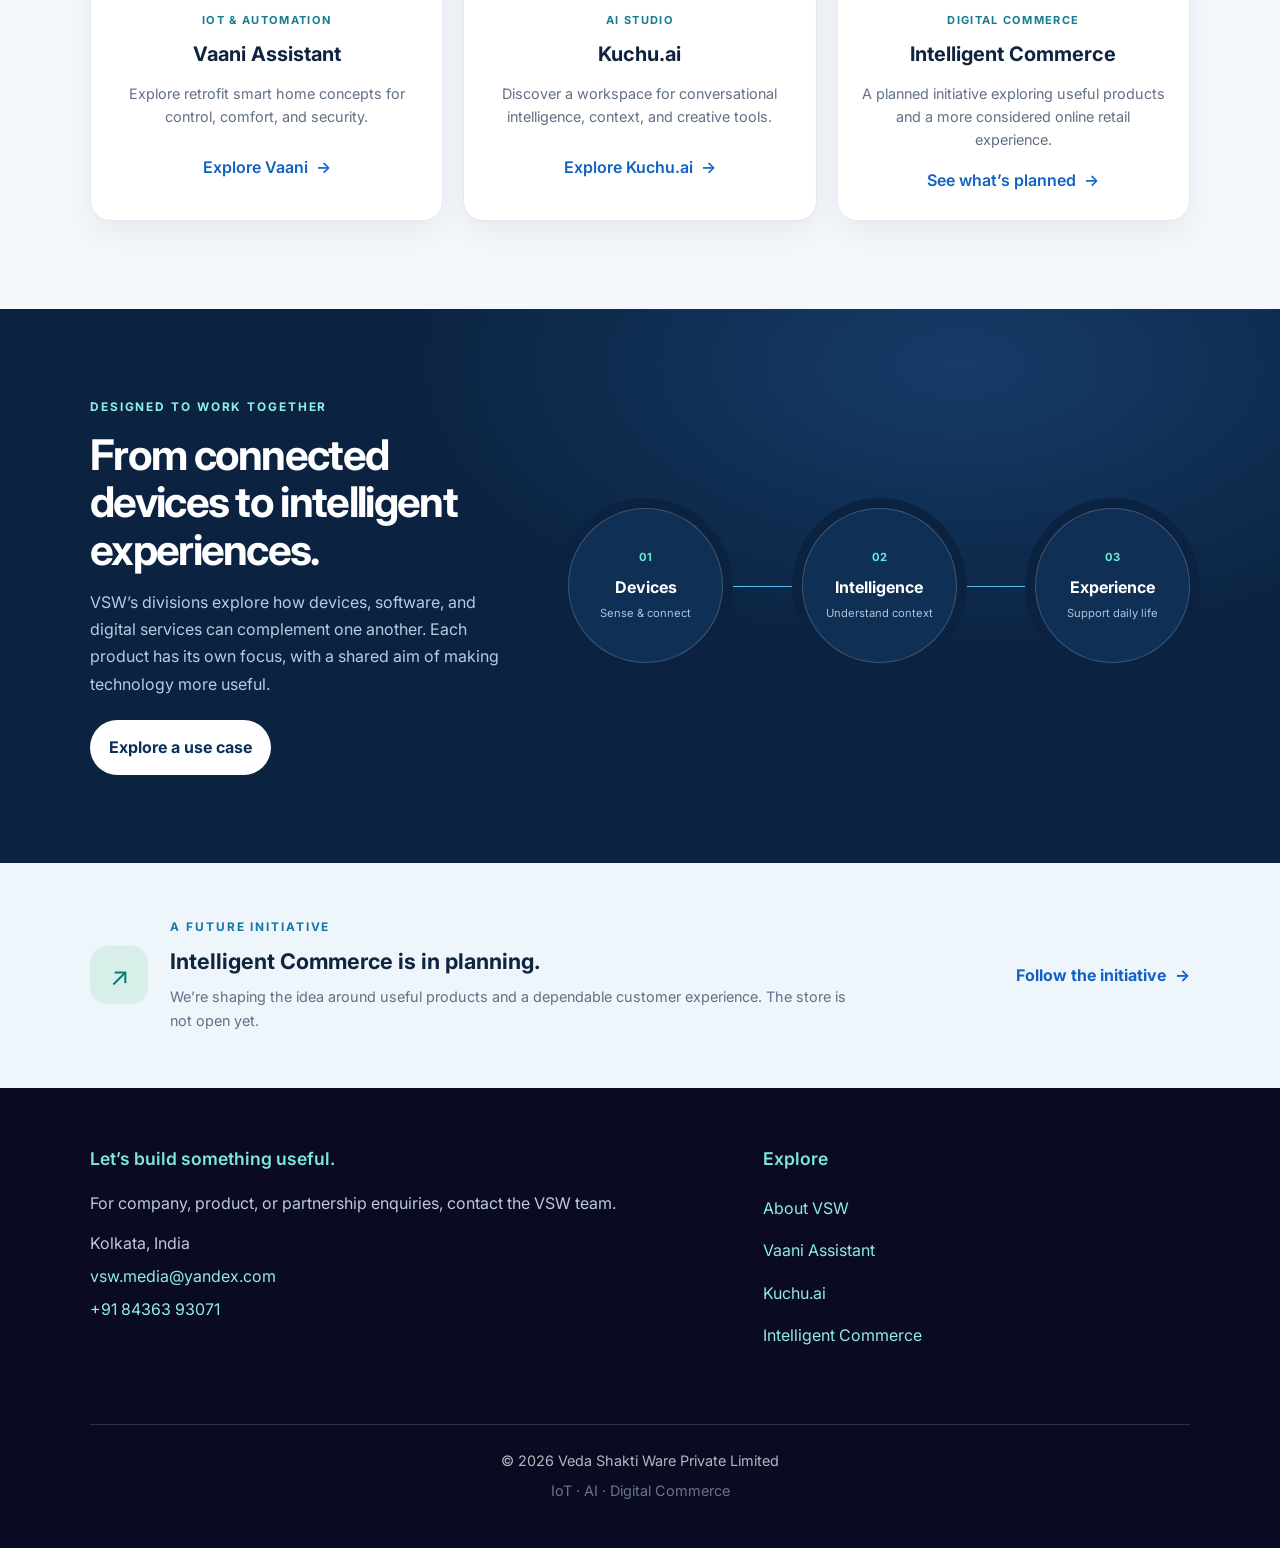
==== commit 1fbda41d: "Enhance VSW site visuals, commerce planning page, and shared branding" ====
--- a/index.html
+++ b/index.html
@@ -3,162 +3,102 @@
 <head>
     <meta charset="UTF-8" />
     <meta name="viewport" content="width=device-width, initial-scale=1.0" />
-    <title>Veda Shakti Ware Pvt. Ltd. | IoT, AI & Intelligent Commerce</title>
-    <meta name="description" content="Veda Shakti Ware Pvt. Ltd. is building intelligent and connected solutions for a smarter tomorrow through IoT, AI Studio (Kuchu.ai), and E-Commerce systems." />
-    
+    <meta name="theme-color" content="#071a32" />
+    <title>Veda Shakti Ware Pvt. Ltd. | Connected technology for everyday life</title>
+    <meta name="description" content="Veda Shakti Ware builds connected experiences across smart home automation, AI software, and a planned intelligent commerce initiative." />
     <link rel="stylesheet" href="css/style.css" />
-    <link href="https://fonts.googleapis.com/css2?family=Inter:wght@400;600;700&display=swap" rel="stylesheet"> 
-    <link rel="icon" href="images/logo.png" type="image/png" />
+    <link href="https://fonts.googleapis.com/css2?family=Inter:wght@400;500;600;700;800&display=swap" rel="stylesheet" />
+    <link rel="icon" href="images/vsw-monogram-transparent.png" type="image/png" />
 </head>
-<body>
-    
+<body class="home-page">
     <header class="navbar sticky-header">
         <div class="container nav-content">
-            <div class="logo">
-                <div class="logo-box">
-                    <img src="images/logo.png" alt="VSW Logo" />
-                </div>
-                <h1>Veda Shakti Ware <span class="long-name">Pvt. Ltd.</span></h1>
-            </div>
-            <nav role="navigation" aria-label="Main Navigation">
-                <a href="#">Home</a>
+            <a class="logo" href="index.html" aria-label="Veda Shakti Ware home">
+                <span class="logo-box"><img src="images/vsw-monogram-transparent.png" alt="" /></span>
+                <span class="brand-name">Veda Shakti Ware <small>Private Limited</small></span>
+            </a>
+            <nav aria-label="Main navigation">
                 <a href="#about">About</a>
                 <a href="#services">Divisions</a>
-                <a href="#products">Products</a> 
-                <a href="#contact" class="nav-button">Contact Us</a>
+                <a href="#products">Highlights</a>
+                <a href="#contact" class="nav-button">Contact</a>
             </nav>
         </div>
     </header>
 
-    <section class="hero primary-gradient">
-        <div class="hero-content text-center">
-            <h2>Empowering <span class="highlight-text">Smart Living</span> Through IoT, AI & Intelligent Commerce</h2>
-            <p>Veda Shakti Ware Pvt. Ltd. is building intelligent and connected solutions for a smarter tomorrow.</p>
-            <a href="#services" class="btn primary-btn pulse-effect">Explore Divisions</a>
-        </div>
-        <div class="hero-background-pattern"></div>
-    </section>
-
-    <section id="about" class="about padded-section">
-        <div class="container">
-            <h2 class="section-title">Who We Are</h2>
-            <div class="content-split">
-                <div class="mission-statement">
-                    <h3>Our Mission: To Simplify Technology, Amplify Life.</h3>
-                    <p>We believe in technology that seamlessly integrates into daily life, providing intelligence without complexity.</p>
+    <main>
+        <section class="hero home-hero">
+            <div class="container hero-layout">
+                <div class="hero-content">
+                    <p class="eyebrow">Technology for a more connected everyday</p>
+                    <h1>Useful technology.<br /><span class="highlight-text">Thoughtfully connected.</span></h1>
+                    <p>Veda Shakti Ware brings together smart home automation, AI software, and a planned commerce initiative under one technology company.</p>
+                    <div class="hero-actions">
+                        <a href="#services" class="btn primary-btn">Explore our divisions</a>
+                        <a href="#about" class="text-link">Get to know VSW <span aria-hidden="true">→</span></a>
+                    </div>
+                    <div class="hero-tags" aria-label="Our focus areas"><span>Connected homes</span><span>Applied AI</span><span>Everyday utility</span></div>
                 </div>
-                <div class="about-text">
-                    <p>
-                        Veda Shakti Ware Private Limited is an Indian technology company focused on 
-                        IoT-based smart devices, AI-powered software, and intelligent e-commerce 
-                        systems. Our goal is to simplify technology for everyday life, enabling 
-                        smarter homes and seamless user experiences.
-                    </p>
-                    <a href="#contact" class="btn secondary-btn">Partner With Us</a>
+                <div class="hero-art" aria-label="Illustration showing Vaani, Kuchu.ai, and Intelligent Commerce connected by VSW">
+                    <div class="orbit orbit-one"></div><div class="orbit orbit-two"></div>
+                    <div class="orbit-core"><span>VSW</span><small>Connected<br />technology</small></div>
+                    <div class="orbit-node node-home"><span class="node-symbol">⌂</span><strong>Vaani</strong><small>Smart living</small></div>
+                    <div class="orbit-node node-ai"><span class="node-symbol">✳</span><strong>Kuchu.ai</strong><small>AI studio</small></div>
+                    <div class="orbit-node node-shop"><span class="node-symbol">＋</span><strong>Commerce</strong><small>Planned</small></div>
+                    <span class="art-caption">Three focused divisions, one connected vision</span>
                 </div>
             </div>
-        </div>
-    </section>
+        </section>
 
-    <section id="services" class="services padded-section bg-light-gray">
-        <div class="container">
-            <h2 class="section-title">Our Divisions: The Pillars of VSW</h2>
-            <div class="cards card-grid-3">
-                
-                <div class="card division-card elevated-card">
-                    <span class="card-icon">💡</span>
-                    <h3>IoT & Automation <br><span class="product-name">Vaani Assistant</span></h3>
-                    <p>
-                        Retrofit smart home systems powered by the Vaani Virtual Assistant 
-                        for intelligent control, security, and comfort.
-                    </p>
-                    <a href="vaani-assistant-explore.html" class="card-link">View IoT Solutions →</a>
-                </div>
-
-                <!-- <div class="card division-card elevated-card">
-                    <span class="card-icon">🧠</span>
-                    <h3>AI Studio <br><span class="product-name">Kuchu.ai</span></h3>
-                    <p>
-                        Kuchu.ai – an AI-driven ecosystem delivering conversational intelligence, 
-                        context management, and creative automation tools.
-                    </p>
-                    <a href="#" class="card-link">Explore Kuchu.ai →</a>
-                </div> -->
-                <div class="card division-card elevated-card">
-                  <span class="card-icon">🧠</span>
-                  <h3>AI Studio <br><span class="product-name">Kuchu.ai</span></h3>
-                  <p>
-                      Kuchu.ai – an AI-driven ecosystem delivering conversational intelligence, 
-                      context management, and creative automation tools.
-                  </p>
-                  <a href="kuchu-ai-explore.html" class="card-link">Explore Kuchu.ai →</a>
-                </div>
-
-                <div class="card division-card elevated-card">
-                    <span class="card-icon">🛒</span>
-                    <h3>E-Commerce <br><span class="product-name">Intelligent Commerce</span></h3>
-                    <p>
-                        Seamless online retailing and utility products designed to bring convenience, 
-                        affordability, and innovation to every household.
-                    </p>
-                    <a href="e-commerce-explore.html" class="card-link">Shop Now →</a>
+        <section id="about" class="about padded-section">
+            <div class="container about-grid">
+                <div><p class="eyebrow eyebrow-dark">Who we are</p><h2 class="section-title">Technology should make life feel simpler.</h2></div>
+                <div class="about-copy">
+                    <p>Veda Shakti Ware Private Limited is an Indian technology company working across IoT-based smart devices, AI-powered software, and digital commerce.</p>
+                    <p>We focus on useful experiences: connected systems that are easier to live with, software that helps people get more from their work, and services designed around everyday needs.</p>
+                    <a href="#services" class="text-link">Meet the divisions <span aria-hidden="true">→</span></a>
                 </div>
             </div>
-        </div>
-    </section>
+        </section>
 
-    <section id="products" class="products padded-section">
-        <div class="container text-center">
-            <h2 class="section-title">Featured Projects</h2>
-            <p class="subtitle">Showcasing the intersection of our three core technologies.</p>
-            
-            <div class="project-showcase">
-                <div class="project-card">
-                    <h4>Smart Energy Management System</h4>
-                    <p>An IoT-enabled solution leveraging AI to optimize residential power consumption, cutting costs by up to 30%.</p>
+        <section id="services" class="services padded-section division-section">
+            <div class="container">
+                <div class="section-heading-row"><div><p class="eyebrow eyebrow-dark">What we work on</p><h2 class="section-title">Three divisions. A shared purpose.</h2></div><p class="section-intro">Each division solves a different part of the everyday technology experience.</p></div>
+                <div class="division-grid">
+                    <article class="division-tile tile-vaani">
+                        <div class="tile-visual visual-home" aria-hidden="true"><div class="home-outline"><span class="window"></span><span class="door"></span></div><span class="signal signal-a"></span><span class="signal signal-b"></span><span class="visual-label">Connected home</span></div>
+                        <div class="tile-content"><p class="tile-kicker">IoT &amp; automation</p><h3>Vaani Assistant</h3><p>Explore retrofit smart home concepts for control, comfort, and security.</p><a href="vaani-assistant-explore.html" class="card-link">Explore Vaani <span aria-hidden="true">→</span></a></div>
+                    </article>
+                    <article class="division-tile tile-kuchu">
+                        <div class="tile-visual visual-ai" aria-hidden="true"><div class="chat-window"><span class="chat-top"><i></i><i></i><i></i></span><b></b><b></b><b></b><em>✳</em></div><span class="visual-label">A more useful workspace</span></div>
+                        <div class="tile-content"><p class="tile-kicker">AI studio</p><h3>Kuchu.ai</h3><p>Discover a workspace for conversational intelligence, context, and creative tools.</p><a href="kuchu-ai-explore.html" class="card-link">Explore Kuchu.ai <span aria-hidden="true">→</span></a></div>
+                    </article>
+                    <article class="division-tile tile-commerce">
+                        <div class="tile-visual visual-commerce" aria-hidden="true"><div class="commerce-box"><span>VSW</span><i>＋</i></div><span class="planned-badge">In planning</span><span class="visual-label">Everyday utility</span></div>
+                        <div class="tile-content"><p class="tile-kicker">Digital commerce</p><h3>Intelligent Commerce</h3><p>A planned initiative exploring useful products and a more considered online retail experience.</p><a href="e-commerce-explore.html" class="card-link">See what’s planned <span aria-hidden="true">→</span></a></div>
+                    </article>
                 </div>
-                </div>
-        </div>
-    </section>
-    
+            </div>
+        </section>
+
+        <section id="products" class="products padded-section focus-section">
+            <div class="container focus-layout">
+                <div class="focus-copy"><p class="eyebrow">Designed to work together</p><h2>From connected devices to intelligent experiences.</h2><p>VSW’s divisions explore how devices, software, and digital services can complement one another. Each product has its own focus, with a shared aim of making technology more useful.</p><a href="vaani-assistant-explore.html" class="btn light-btn">Explore a use case</a></div>
+                <div class="connection-map" aria-label="Devices connect to Vaani automation and Kuchu.ai software to support useful everyday experiences"><div class="map-line"></div><div class="map-point map-devices"><span>01</span><strong>Devices</strong><small>Sense &amp; connect</small></div><div class="map-point map-intelligence"><span>02</span><strong>Intelligence</strong><small>Understand context</small></div><div class="map-point map-experience"><span>03</span><strong>Experience</strong><small>Support daily life</small></div></div>
+            </div>
+        </section>
+
+        <section class="planned-banner">
+            <div class="container planned-inner"><span class="planned-mark">↗</span><div><p class="eyebrow eyebrow-dark">A future initiative</p><h2>Intelligent Commerce is in planning.</h2><p>We’re shaping the idea around useful products and a dependable customer experience. The store is not open yet.</p></div><a href="e-commerce-explore.html" class="text-link">Follow the initiative <span aria-hidden="true">→</span></a></div>
+        </section>
+    </main>
+
     <footer id="contact" class="footer dark-footer">
         <div class="container footer-grid">
-            
-            <div class="footer-col contact-info">
-                <h3 class="footer-title">Connect with VSW</h3>
-                <ul>
-                    <li>Kolkata – India</li>
-                    <li><a href="mailto:vsw.media@yandex.com">vsw.media@yandex.com</a></li>
-                    <li>Phone: +91-8436393071</li>
-                </ul>
-            </div>
-            
-            <div class="footer-col quick-links">
-                <h3 class="footer-title">Quick Links</h3>
-                <ul>
-                    <li><a href="#services">Our Divisions</a></li>
-                    <li><a href="#">Careers</a></li>
-                    <li><a href="#">Privacy Policy</a></li>
-                    <li><a href="#about">About VSW</a></li>
-                </ul>
-            </div>
-
-            <div class="footer-col social-signup">
-                <h3 class="footer-title">Stay Updated</h3>
-                <div class="social-icons">
-                    </div>
-                <div class="newsletter-form">
-                    <input type="email" placeholder="Your Email Address" aria-label="Newsletter email input">
-                    <button class="btn secondary-btn">Subscribe</button>
-                </div>
-            </div>
-            
-            <div class="footer-bottom">
-                <p class="copy">
-                    © 2026 Veda Shakti Ware Private Limited | IoT • AI • E-Commerce Solutions
-                </p>
-            </div>
+            <div class="footer-col contact-info"><h2 class="footer-title">Let’s build something useful.</h2><p>For company, product, or partnership enquiries, contact the VSW team.</p><ul><li>Kolkata, India</li><li><a href="mailto:vsw.media@yandex.com">vsw.media@yandex.com</a></li><li><a href="tel:+918436393071">+91 84363 93071</a></li></ul></div>
+            <div class="footer-col quick-links"><h3 class="footer-title">Explore</h3><ul><li><a href="#about">About VSW</a></li><li><a href="vaani-assistant-explore.html">Vaani Assistant</a></li><li><a href="kuchu-ai-explore.html">Kuchu.ai</a></li><li><a href="e-commerce-explore.html">Intelligent Commerce</a></li></ul></div>
+            <div class="footer-bottom"><p class="copy">© 2026 Veda Shakti Ware Private Limited <span>IoT · AI · Digital Commerce</span></p></div>
         </div>
     </footer>
 </body>
-</html>+</html>
--- a/css/style.css
+++ b/css/style.css
@@ -450,3 +450,126 @@
   filter: invert(1) brightness(1.8) contrast(1.4);
   filter: drop-shadow(0 0 6px rgba(0,188,212,0.6)) invert(1) brightness(1.8);
 }
+
+/* VSW visual refresh */
+:root { --ink: #10233f; --navy: #071a32; --blue: #1262c5; --cyan: #50e0d0; --muted: #617086; --paper: #f4f7fb; }
+html { scroll-behavior: smooth; scroll-padding-top: 90px; }
+body { color: var(--ink); background: #fff; }
+.navbar { position: sticky; top: 0; padding: .6rem 0; background: rgba(7,26,50,.96); backdrop-filter: blur(14px); }
+.nav-content { gap: 1rem; }
+.logo { text-decoration: none; box-shadow: none; gap: .75rem; min-width: 0; }
+.logo-box { width: 48px; height: 48px; border-radius: 12px; padding: 3px; }
+.brand-name { color: #fff; font-size: .95rem; font-weight: 700; line-height: 1.2; white-space: nowrap; }
+.brand-name small { display: block; margin-top: .2rem; color: #a7bad2; font-size: .68rem; font-weight: 500; letter-spacing: .08em; text-transform: uppercase; }
+.navbar nav { display: flex; align-items: center; gap: .25rem; }
+.navbar nav a { margin: 0; padding: .55rem .72rem; border-radius: 999px; font-size: .86rem; }
+.navbar nav a:hover { background: rgba(255,255,255,.08); text-decoration: none; }
+.navbar nav .nav-button { margin-left: .45rem !important; padding: .65rem 1rem; color: #06233c; background: var(--cyan); font-weight: 700; }
+.hero { position: relative; overflow: hidden; padding: 6rem 1rem; background: radial-gradient(ellipse at 80% 25%,rgba(35,112,211,.45),transparent 38%),linear-gradient(125deg,#071a32,#103b70); }
+.hero::before { position:absolute; inset:0; content:""; pointer-events:none; opacity:.2; background-image:linear-gradient(rgba(255,255,255,.08) 1px,transparent 1px),linear-gradient(90deg,rgba(255,255,255,.08) 1px,transparent 1px); background-size:46px 46px; mask-image:linear-gradient(90deg,transparent,black); }
+.hero-content { position: relative; z-index: 1; }
+.hero-content h2 { letter-spacing: -.045em; }
+.eyebrow { margin: 0 0 .9rem; color: #8cf2e6; font-size: .74rem; font-weight: 700; letter-spacing: .16em; text-transform: uppercase; }
+.eyebrow-dark { color: #1477a5; }
+.home-hero { padding: 5rem 1rem; text-align: left; }
+.hero-layout { position: relative; z-index: 1; display: grid; grid-template-columns: 1.05fr .95fr; align-items: center; gap: 3rem; }
+.hero-layout .hero-content { text-align: left; max-width: 610px; }
+.hero-layout h1 { margin: 0 0 1.2rem; color: #fff; font-size: clamp(2.65rem,5vw,4.6rem); line-height: 1.05; letter-spacing: -.055em; }
+.hero-layout .hero-content > p:not(.eyebrow):not(.availability-note) { max-width: 570px; color: #d7e4f4; font-size: 1.08rem; }
+.highlight-text { color: var(--cyan); }
+.hero-actions { display: flex; flex-wrap: wrap; align-items: center; gap: 1.25rem; margin-top: 1.8rem; }
+.btn { text-transform: none; letter-spacing: 0; }
+.hero .btn { margin-top: 0; border-radius: 999px; font-size: .9rem; font-weight: 700; }
+.primary-btn { padding: .9rem 1.3rem; background: var(--cyan); color: #06233c; }
+.primary-btn:hover { background: #8cf2e6; text-decoration: none; }
+.text-link { display: inline-flex; gap: .55rem; align-items: center; color: inherit; font-weight: 700; text-decoration: none; }
+.text-link:hover { text-decoration: underline; text-underline-offset: 4px; }
+.hero-content .text-link { color: #fff; }
+.hero-tags { display: flex; flex-wrap: wrap; gap: .55rem; margin-top: 2rem; }
+.hero-tags span { padding: .4rem .7rem; border: 1px solid rgba(255,255,255,.22); border-radius: 999px; color: #cfdef0; font-size: .75rem; }
+.hero-art { position: relative; min-height: 410px; display: grid; place-items: center; }
+.orbit { position: absolute; width: 330px; height: 330px; border: 1px solid rgba(145,201,255,.28); border-radius: 50%; }
+.orbit-two { width: 245px; height: 245px; border-style: dashed; border-color: rgba(145,201,255,.24); }
+.orbit-core { position: relative; z-index: 2; display: grid; place-content: center; width: 132px; height: 132px; border: 1px solid rgba(255,255,255,.4); border-radius: 50%; background: linear-gradient(145deg,#174d85,#0a2342); box-shadow: 0 0 55px rgba(80,224,208,.22); color: #fff; text-align: center; }
+.orbit-core span { font-size: 1.6rem; font-weight: 800; letter-spacing: .12em; }.orbit-core small { margin-top: .3rem; color: #a8c5e3; font-size: .65rem; line-height: 1.3; }
+.orbit-node { position: absolute; z-index: 3; display: grid; grid-template-columns: 42px auto; align-items: center; column-gap: .6rem; min-width: 145px; padding: .7rem .85rem; border: 1px solid rgba(255,255,255,.22); border-radius: 14px; background: rgba(8,29,55,.94); box-shadow: 0 16px 40px rgba(0,0,0,.24); color: white; }
+.orbit-node .node-symbol { grid-row: span 2; display: grid; place-items: center; width: 40px; height: 40px; border-radius: 11px; background: rgba(80,224,208,.15); color: var(--cyan); font-size: 1.4rem; }
+.orbit-node strong { font-size: .85rem; }.orbit-node small { color: #a9bdd4; font-size: .68rem; }
+.node-home { top: 5%; left: 2%; }.node-ai { top: 15%; right: 0; }.node-shop { bottom: 9%; left: 12%; }
+.art-caption { position: absolute; right: 0; bottom: 0; color: #a9bdd4; font-size: .72rem; }
+.padded-section { padding: 5.5rem 1rem; }
+.section-title { margin-bottom: 1rem; border: 0; color: var(--ink); font-size: clamp(2rem,3.2vw,3rem); letter-spacing: -.045em; line-height: 1.12; }
+.about-grid,.planned-grid { display: grid; grid-template-columns: .9fr 1.1fr; align-items: start; gap: 4rem; }
+.about-grid .section-title,.planned-grid .section-title { max-width: 520px; }
+.about-copy { padding-top: 1.7rem; color: var(--muted); font-size: 1.02rem; }
+.about-copy p,.planned-copy p { margin-bottom: 1rem; }
+.about-copy .text-link,.planned-copy .text-link { margin-top: .6rem; color: var(--blue); }
+.division-section { background: var(--paper); }
+.section-heading-row { display: flex; justify-content: space-between; align-items: end; gap: 2rem; margin-bottom: 2.5rem; }
+.section-heading-row .section-title { margin: 0; }
+.section-intro { max-width: 350px; margin-bottom: .3rem; color: var(--muted); }
+.division-grid { display: grid; grid-template-columns: repeat(3,minmax(0,1fr)); gap: 1.25rem; }
+.division-tile { overflow: hidden; border: 1px solid #e4eaf2; border-radius: 20px; background: #fff; box-shadow: 0 12px 32px rgba(16,35,63,.06); transition: transform .2s,box-shadow .2s; }
+.division-tile:hover { transform: translateY(-5px); box-shadow: 0 20px 42px rgba(16,35,63,.12); }
+.tile-visual { position: relative; display: grid; place-items: center; height: 220px; overflow: hidden; background: #e9f3fb; }
+.tile-visual::before,.tile-visual::after { position: absolute; content: ""; border: 1px solid rgba(18,98,197,.13); border-radius: 50%; }
+.tile-visual::before { width: 230px; height: 230px; }.tile-visual::after { width: 175px; height: 175px; }
+.visual-home { background: linear-gradient(145deg,#e3f7f5,#dceafa); }.home-outline { position: relative; z-index: 1; width: 116px; height: 80px; margin-top: 32px; border: 4px solid #236b9c; border-top: 0; border-radius: 4px 4px 12px 12px; background: rgba(255,255,255,.5); }.home-outline::before { position: absolute; content:""; left: 4px; top:-39px; width: 77px; height: 77px; border-top:4px solid #236b9c; border-left:4px solid #236b9c; transform:rotate(45deg); border-radius:5px; background:#e9f4f6; }.window,.door { position:absolute; z-index:2; bottom:0; width:24px; height:33px; border:2px solid #236b9c; background:#bdece6; }.window { left:16px; }.door { right:15px; height:46px; background:#bdd7ee; }.signal { position:absolute; z-index:2; width:20px; height:20px; border:2px solid #18a998; border-radius:50%; }.signal-a { top:42px; right:27%; }.signal-b { bottom:38px; left:24%; width:12px; height:12px; }
+.visual-ai { background: linear-gradient(145deg,#e7e9fb,#e1f6f5); }.chat-window { position:relative; z-index:1; display:flex; flex-direction:column; gap:10px; width:190px; height:130px; padding:14px; border:1px solid #d1d8e7; border-radius:13px; background:#fff; box-shadow:0 16px 35px rgba(31,49,100,.16); }.chat-top { display:flex; gap:4px; padding-bottom:8px; border-bottom:1px solid #edf0f5; }.chat-top i { width:6px; height:6px; border-radius:50%; background:#b4c3d4; }.chat-window b { width:78%; height:9px; border-radius:8px; background:#e7edf5; }.chat-window b:nth-of-type(2) { width:57%; align-self:end; background:#bfece5; }.chat-window b:nth-of-type(3) { width:68%; }.chat-window em { position:absolute; right:15px; bottom:8px; color:#1262c5; font-size:1.2rem; }
+.visual-commerce { background: linear-gradient(145deg,#fcf1e4,#f4e7f2); }.commerce-box { position:relative; z-index:1; display:grid; place-items:center; width:112px; height:112px; border:1px solid #d9a879; border-radius:18px; background:linear-gradient(145deg,#fffaf1,#f3d9b9); box-shadow:0 16px 35px rgba(120,78,44,.17); color:#80522e; transform:rotate(-7deg); }.commerce-box span { font-size:.75rem; font-weight:800; letter-spacing:.18em; }.commerce-box i { position:absolute; top:-12px; right:-15px; display:grid; place-items:center; width:34px; height:34px; border-radius:50%; background:#fff; color:#c87d36; font-size:1.3rem; font-style:normal; box-shadow:0 4px 14px #b08d6c55; }.planned-badge { position:absolute; z-index:2; top:28px; right:24px; padding:.35rem .6rem; border:1px solid #d9bb9f; border-radius:99px; background:#fff9f2; color:#89551f; font-size:.65rem; font-weight:700; }
+.visual-label { position:absolute; bottom:17px; left:20px; color:#64748b; font-size:.68rem; letter-spacing:.04em; }
+.tile-content { padding:1.45rem 1.5rem 1.6rem; }.tile-kicker { margin:0 0 .45rem; color:#167c91; font-size:.69rem; font-weight:700; letter-spacing:.12em; text-transform:uppercase; }.tile-content h3 { margin:0 0 .65rem; color:var(--ink); font-size:1.25rem; }.tile-content > p:not(.tile-kicker) { min-height:3.5rem; color:var(--muted); font-size:.9rem; line-height:1.6; }.tile-content .card-link { display:inline-flex; gap:.5rem; color:var(--blue); text-decoration:none; }.tile-content .card-link:hover { text-decoration:underline; }
+.focus-section { color:white; background:radial-gradient(ellipse at 75% 10%,rgba(55,132,220,.25),transparent 42%),#0b2341; }.focus-layout { display:grid; grid-template-columns:.8fr 1.2fr; align-items:center; gap:4rem; }.focus-copy h2 { margin:0 0 1rem; font-size:clamp(2rem,3.3vw,3rem); line-height:1.12; letter-spacing:-.04em; }.focus-copy > p:not(.eyebrow) { max-width:470px; margin-bottom:1.4rem; color:#b9cbe0; }.light-btn { display:inline-block; padding:.85rem 1.2rem; border:0; border-radius:999px; background:#fff; color:#0b315b; font-weight:700; text-decoration:none; }.light-btn:hover { background:#d8f9f3; text-decoration:none; }
+.connection-map { position:relative; display:flex; justify-content:space-between; gap:1rem; padding:3rem 0; }.map-line { position:absolute; top:50%; left:8%; right:8%; height:1px; background:linear-gradient(90deg,#50e0d0,#5da5ff,#50e0d0); }.map-point { position:relative; z-index:1; display:flex; flex-direction:column; justify-content:center; width:155px; min-height:155px; padding:1rem; border:1px solid #ffffff30; border-radius:50%; background:#102f54; text-align:center; box-shadow:0 0 0 10px #0b2341; }.map-point span { color:#65ebd9; font-size:.7rem; font-weight:700; }.map-point strong { margin:.4rem 0 .2rem; color:#fff; }.map-point small { color:#aec2d9; font-size:.7rem; }
+.planned-banner { padding:3.4rem 1rem; background:#eef5fb; }.planned-inner { display:grid; grid-template-columns:auto 1fr auto; align-items:center; gap:1.4rem; }.planned-mark { display:grid; place-items:center; width:58px; height:58px; border-radius:17px; background:#d7eee9; color:#087a77; font-size:1.6rem; }.planned-inner .eyebrow { margin-bottom:.35rem; }.planned-inner h2 { margin:0 0 .35rem; font-size:1.35rem; }.planned-inner p:not(.eyebrow) { max-width:680px; margin:0; color:var(--muted); font-size:.9rem; }.planned-inner .text-link { color:var(--blue); white-space:nowrap; }
+.footer { padding:3.5rem 1rem 1.3rem; }.footer-grid { grid-template-columns:1.5fr 1fr; gap:2rem; }.footer-title { color:#7ce8dc; }.footer-col p,.footer-col li { color:#bccadd; }.footer-col ul { list-style:none; margin-top:.8rem; }.footer-col li { margin:.35rem 0; }.footer a { color:#8eece1; }.footer-bottom { margin-top:1rem; }.footer .copy span { display:block; margin-top:.35rem; color:#8fa3bb; }
+.commerce-hero { background:radial-gradient(ellipse at 78% 40%,rgba(190,123,68,.3),transparent 38%),linear-gradient(125deg,#172d43,#274d66); }.commerce-hero .highlight-text { color:#f2bd7c; }.commerce-hero .primary-btn { background:#f2bd7c; color:#302218; }.availability-note { display:flex; align-items:center; gap:.5rem; margin-top:1.4rem; color:#f4dcbf; font-size:.78rem; }.availability-note span { width:8px; height:8px; border-radius:50%; background:#f2bd7c; box-shadow:0 0 0 4px #f2bd7c28; }
+.commerce-illustration { position:relative; display:grid; place-items:center; min-height:390px; }.commerce-orbit { position:absolute; width:310px; height:310px; border:1px solid #ffffff2b; border-radius:50%; box-shadow:0 0 0 36px #ffffff08,0 0 0 72px #ffffff05; }.commerce-package { position:relative; z-index:2; display:flex; flex-direction:column; justify-content:center; width:205px; height:225px; padding:1.5rem; border:1px solid #ffe0bc; border-radius:15px; background:linear-gradient(145deg,#fff6e9,#e9c69f); color:#4c3929; box-shadow:0 24px 60px #06192e70; transform:rotate(-5deg); }.commerce-package small { font-size:.58rem; font-weight:700; letter-spacing:.14em; }.commerce-package strong { margin:.8rem 0; font-size:2rem; line-height:1; }.commerce-package span { color:#80674e; font-size:.72rem; }.commerce-package i { position:absolute; right:15px; bottom:12px; color:#be8150; font-size:2rem; font-style:normal; }.floating-card { position:absolute; z-index:3; display:flex; align-items:center; gap:.65rem; padding:.7rem .85rem; border:1px solid #ffffff35; border-radius:12px; background:#102d49; color:white; box-shadow:0 12px 28px #06192e66; font-size:.73rem; }.floating-card span { display:grid; place-items:center; width:28px; height:28px; border-radius:8px; background:#f2bd7c25; color:#f2bd7c; font-size:.65rem; }.card-curation { top:16%; left:0; }.card-service { right:0; bottom:20%; }.commerce-caption { position:absolute; bottom:0; color:#d6c5b0; font-size:.72rem; }
+.planned-copy { padding-top:1.5rem; color:var(--muted); }.commerce-pillars { background:var(--paper); }.commerce-pillars > .container > .section-title { max-width:650px; margin-bottom:2.4rem; }.pillar-grid { display:grid; grid-template-columns:repeat(3,1fr); gap:1rem; }.pillar-grid article { padding:1.5rem; border:1px solid #e1e8f0; border-radius:16px; background:white; }.pillar-grid article > span { color:#1477a5; font-size:.72rem; font-weight:800; letter-spacing:.1em; }.pillar-grid h3 { margin:.75rem 0 .5rem; }.pillar-grid p { color:var(--muted); font-size:.9rem; }.commerce-next { padding:4rem 1rem; color:white; background:linear-gradient(115deg,#20465f,#1a354c); }.next-inner { display:flex; align-items:center; justify-content:space-between; gap:2rem; }.next-inner h2 { margin:0 0 .6rem; font-size:2rem; }.next-inner p:not(.eyebrow) { max-width:610px; margin:0; color:#d0deeb; }.commerce-next .light-btn { flex:none; }
+.secondary-btn { text-transform:none; }
+@media (max-width: 900px) { .hero-layout { grid-template-columns:1fr  .85fr; gap:1rem; }.hero-layout h1 { font-size:clamp(2.5rem,6vw,3.7rem); }.division-grid { gap:.8rem; }.tile-content { padding:1.2rem; }.tile-visual { height:190px; }.about-grid,.planned-grid { gap:2rem; }.focus-layout { gap:2rem; }.map-point { width:125px; min-height:125px; } }
+@media (max-width: 680px) { .navbar { position:relative; }.nav-content { align-items:flex-start; flex-direction:column; }.logo-box { width:42px;height:42px; }.brand-name { font-size:.86rem; }.navbar nav { width:100%; flex-wrap:wrap; gap:.15rem; }.navbar nav a { padding:.45rem .55rem; font-size:.76rem; }.navbar nav .nav-button { margin-left:auto !important; }.home-hero { padding:3.8rem 1rem 2.5rem; }.hero-layout,.about-grid,.planned-grid,.focus-layout { grid-template-columns:1fr; }.hero-layout { gap:1.5rem; }.hero-layout .hero-content { text-align:left; }.hero-layout h1 { font-size:clamp(2.4rem,12vw,3.3rem); }.hero-art { min-height:310px; }.orbit { width:255px;height:255px; }.orbit-two { width:190px;height:190px; }.node-home { top:2%;left:0; }.node-ai { top:9%;right:0; }.node-shop { bottom:2%;left:6%; }.art-caption { right:0;bottom:-.5rem; }.padded-section { padding:3.8rem 1rem; }.section-heading-row { display:block; }.section-intro { margin-top:1rem; }.division-grid,.pillar-grid { grid-template-columns:1fr; }.tile-visual { height:210px; }.tile-content > p:not(.tile-kicker) { min-height:0; }.focus-layout { gap:1rem; }.connection-map { gap:.4rem;padding:2rem 0 1rem; }.map-point { width:30%; min-height:95px; padding:.5rem; border-radius:18px; box-shadow:none; }.map-point strong { font-size:.77rem; }.map-point small { font-size:.6rem; }.map-line { top:50%; }.planned-inner { grid-template-columns:auto 1fr; }.planned-inner > .text-link { grid-column:2; white-space:normal; }.footer-grid { grid-template-columns:1fr; gap:1rem; }.commerce-hero { padding:3.5rem 1rem 2rem; }.commerce-illustration { min-height:315px; }.commerce-orbit { width:245px;height:245px; }.commerce-package { width:175px;height:195px; }.card-curation { left:-.4rem;top:12%; }.card-service { right:-.4rem;bottom:12%; }.planned-copy { padding-top:0; }.next-inner { align-items:flex-start; flex-direction:column; }.next-inner h2 { font-size:1.7rem; } }
+@media (prefers-reduced-motion: reduce) { html { scroll-behavior:auto; }.division-tile,.division-tile:hover { transition:none; transform:none; } }
+.vaani-page .hero,.kuchu-page .hero { padding:5.5rem 1rem; }
+.vaani-page .hero::after,.kuchu-page .hero::after { position:absolute; content:""; right:9%; top:50%; width:210px; height:210px; border:1px solid #ffffff38; border-radius:50%; transform:translateY(-50%); box-shadow:0 0 0 32px #ffffff0b,0 0 0 66px #ffffff08; }
+.vaani-page .hero::after { background:radial-gradient(circle at 50% 50%,#50e0d032 0 18%,transparent 19%),radial-gradient(circle at 50% 50%,transparent 0 42%,#50e0d038 43% 44%,transparent 45%); }
+.kuchu-page .hero::after { border-radius:28px; width:220px;height:150px; border-color:#a5b7ff80; background:linear-gradient(140deg,#ffffff18,#94b9ff12); box-shadow:0 20px 55px #020c1d66,0 0 0 25px #ffffff08; }
+.vaani-page .hero-content,.kuchu-page .hero-content { position:relative; z-index:1; }
+.vaani-page .division-card,.kuchu-page .division-card { border:1px solid #e3eaf2; border-bottom:3px solid #4ed6cc; box-shadow:0 12px 30px rgba(16,35,63,.07); text-align:left; }
+.vaani-page .division-card:hover,.kuchu-page .division-card:hover { transform:translateY(-4px); box-shadow:0 18px 38px rgba(16,35,63,.12); }
+.vaani-page .card-icon,.kuchu-page .card-icon { display:grid; place-items:center; width:48px;height:48px; border-radius:14px; background:#e7f5f4; color:#147a83; font-size:1.55rem; }
+.vaani-page .flow-step { border:1px solid #d6e6f1; background:#f6fbff; }.vaani-page .flow-arrow { color:#1593a3; }
+.vaani-page .content-split,.kuchu-page .content-split { max-width:1000px; }
+.vaani-page .mission-statement,.kuchu-page .mission-statement { border-radius:14px; }
+@media (max-width: 680px) { .vaani-page .hero::after,.kuchu-page .hero::after { top:auto;right:-45px;bottom:-110px;width:180px;height:180px;opacity:.6;transform:none; }.kuchu-page .hero::after { height:125px; }.vaani-page .hero,.kuchu-page .hero { padding:4rem 1rem; }.vaani-page .hero-content h2,.kuchu-page .hero-content h2 { font-size:2.7rem !important; }.vaani-page .footer-grid,.kuchu-page .footer-grid { grid-template-columns:1fr; } }
+.vaani-flow-section { position:relative; overflow:hidden; background:linear-gradient(180deg,#f5f9fc 0%,#fff 100%); }
+.vaani-flow-section::before { position:absolute; top:0; right:-90px; width:310px; height:310px; border:1px solid #dceaf0; border-radius:50%; content:""; box-shadow:0 0 0 38px #e9f2f644,0 0 0 78px #e9f2f633; pointer-events:none; }
+.vaani-flow-heading { position:relative; z-index:1; max-width:700px; margin:0 auto 2.5rem; text-align:center; }
+.vaani-flow-heading .section-title { margin-bottom:.75rem; }
+.vaani-flow-heading .subtitle { color:#62748a; }
+.vaani-flow-panel { position:relative; z-index:1; overflow:hidden; padding:2.6rem 2.4rem 1.35rem; border:1px solid #28486c; border-radius:24px; background:radial-gradient(ellipse at 50% -35%,#1d5481 0%,transparent 65%),linear-gradient(140deg,#0b2039,#102c4b 60%,#0b2138); box-shadow:0 26px 65px rgba(13,40,67,.18); }
+.vaani-flow-track { position:relative; display:grid; grid-template-columns:repeat(4,minmax(0,1fr)); }
+.vaani-flow-track::before { position:absolute; top:34px; left:12.5%; right:12.5%; height:1px; content:""; background:linear-gradient(90deg,transparent,#46d9d0 12%,#6aa9e8 50%,#46d9d0 88%,transparent); opacity:.65; }
+.vaani-flow-step { position:relative; z-index:1; padding:0 1.1rem 2rem; color:#fff; text-align:center; }
+.vaani-step-number { position:absolute; top:-.3rem; right:calc(50% - 65px); color:#7894b2; font-size:.65rem; font-weight:700; letter-spacing:.1em; }
+.vaani-step-icon { position:relative; display:grid; place-items:center; width:68px; height:68px; margin:0 auto 1.2rem; border:1px solid #8be9e133; border-radius:21px; background:linear-gradient(145deg,#183f61,#102d4c); color:#7fe8de; box-shadow:0 0 0 7px #102b48,0 10px 26px #020e1c55; }
+.vaani-step-icon svg { width:32px; height:32px; stroke:currentColor; stroke-width:1.8; stroke-linecap:round; stroke-linejoin:round; }
+.vaani-step-label { margin:0 0 .45rem; color:#73dcd5; font-size:.61rem; font-weight:700; letter-spacing:.16em; }
+.vaani-flow-step h3 { margin:0 0 .45rem; color:#fff; font-size:1.04rem; }
+.vaani-flow-step .vaani-step-copy { max-width:200px; margin:0 auto; color:#b5c6d9; font-size:.79rem; line-height:1.55; }
+.vaani-flow-step-final .vaani-step-icon { border-color:#9beac44d; background:linear-gradient(145deg,#1c584d,#123b48); color:#9ce9b7; }
+.vaani-flow-note { display:flex; align-items:center; gap:.8rem; margin-top:.6rem; padding:1rem 1.15rem; border-top:1px solid #ffffff1c; color:#bdcde0; }
+.vaani-flow-note p { flex:1; margin:0; font-size:.78rem; line-height:1.5; }
+.vaani-note-mark { display:grid; flex:none; place-items:center; width:25px; height:25px; border:1px solid #7fe8de66; border-radius:50%; color:#7fe8de; font-family:Georgia,serif; font-size:.86rem; font-style:italic; }
+.vaani-note-caption { color:#829bb6; font-size:.58rem; font-weight:700; letter-spacing:.12em; white-space:nowrap; }
+.vaani-note-caption b { padding:0 .3rem; color:#6bddcf; }
+@media (max-width: 760px) { .vaani-flow-panel { padding:2rem 1.2rem 1rem; }.vaani-flow-track { grid-template-columns:repeat(2,minmax(0,1fr)); row-gap:1.3rem; }.vaani-flow-track::before { display:none; }.vaani-flow-step { padding:0 .4rem 1rem; }.vaani-flow-note { align-items:flex-start; flex-wrap:wrap; }.vaani-flow-note p { flex-basis:calc(100% - 45px); }.vaani-note-caption { margin-left:2.9rem; } }
+@media (max-width: 440px) { .vaani-flow-track { grid-template-columns:1fr; row-gap:.4rem; }.vaani-flow-step { display:grid; grid-template-columns:58px 1fr; grid-template-rows:auto auto auto; column-gap:.9rem; align-items:center; padding:0 0 1.1rem; text-align:left; }.vaani-step-icon { grid-column:1; grid-row:1 / 4; width:54px;height:54px;margin:0;border-radius:16px; }.vaani-step-icon svg { width:27px;height:27px; }.vaani-step-number { top:.1rem;right:0; }.vaani-step-label { grid-column:2;margin:0 0 .2rem; }.vaani-flow-step h3 { grid-column:2;margin:0 0 .15rem; }.vaani-flow-step .vaani-step-copy { grid-column:2;max-width:none;margin:0;font-size:.75rem; }.vaani-flow-note { gap:.65rem;padding:.9rem .2rem; }.vaani-note-caption { font-size:.54rem; } }
+.logo { gap:.75rem; box-shadow:none; text-decoration:none; }
+.logo:hover { text-decoration:none; }
+.logo-box { overflow:hidden; flex:none; width:48px; height:48px; padding:0; border:1px solid #ffffffb8; border-radius:13px; background:#f2f7fb; box-shadow:0 5px 16px rgba(1,14,31,.16); }
+.logo-box img { display:block; flex:none; width:72px; max-width:none; height:48px; object-fit:contain; filter:none; }
+.brand-name { display:block; color:#fff; font-size:.95rem; font-weight:700; line-height:1.2; white-space:nowrap; }
+.brand-name small { display:block; margin-top:.2rem; color:#a7bad2; font-size:.68rem; font-weight:500; letter-spacing:.08em; text-transform:uppercase; }
+.logo:focus-visible { outline:2px solid #50e0d0; outline-offset:4px; border-radius:4px; }
+@media (max-width:680px) { .logo-box { width:44px; height:44px; }.logo-box img { width:66px; height:44px; }.brand-name { font-size:.86rem; } }
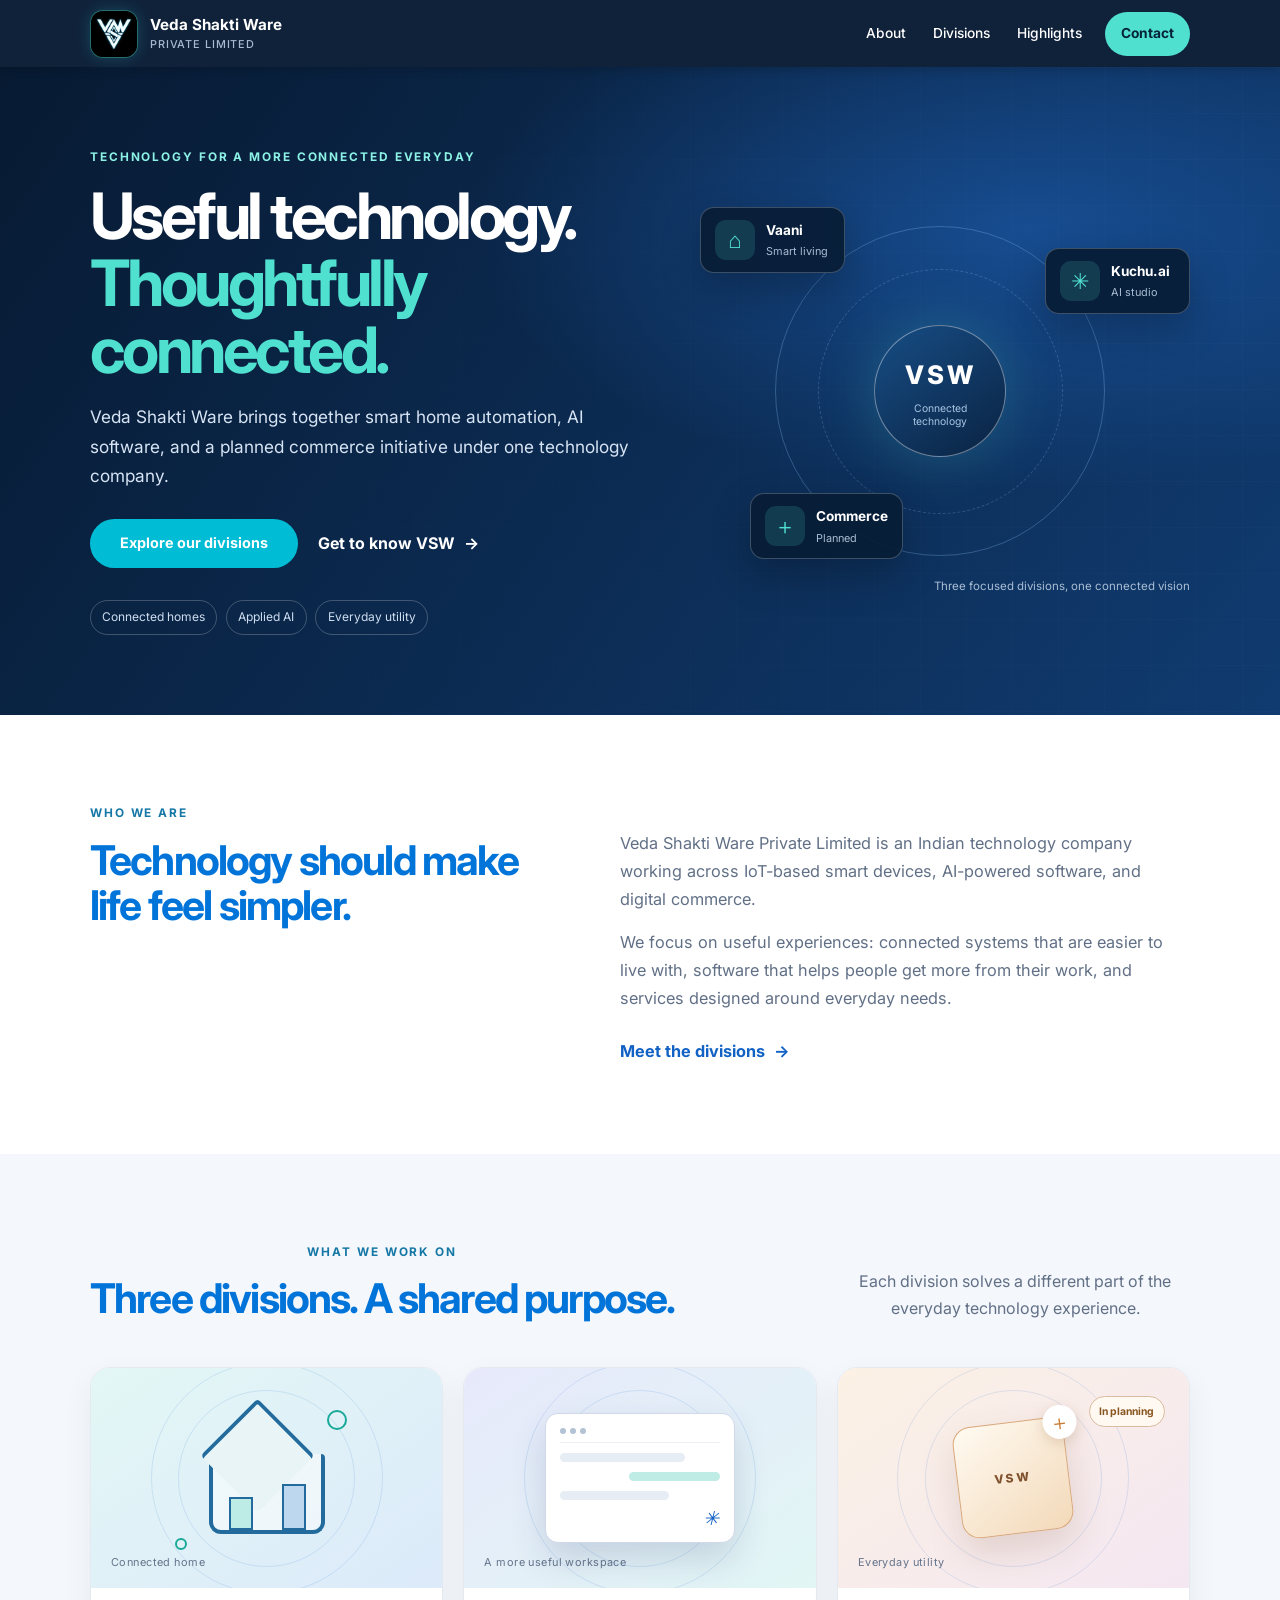
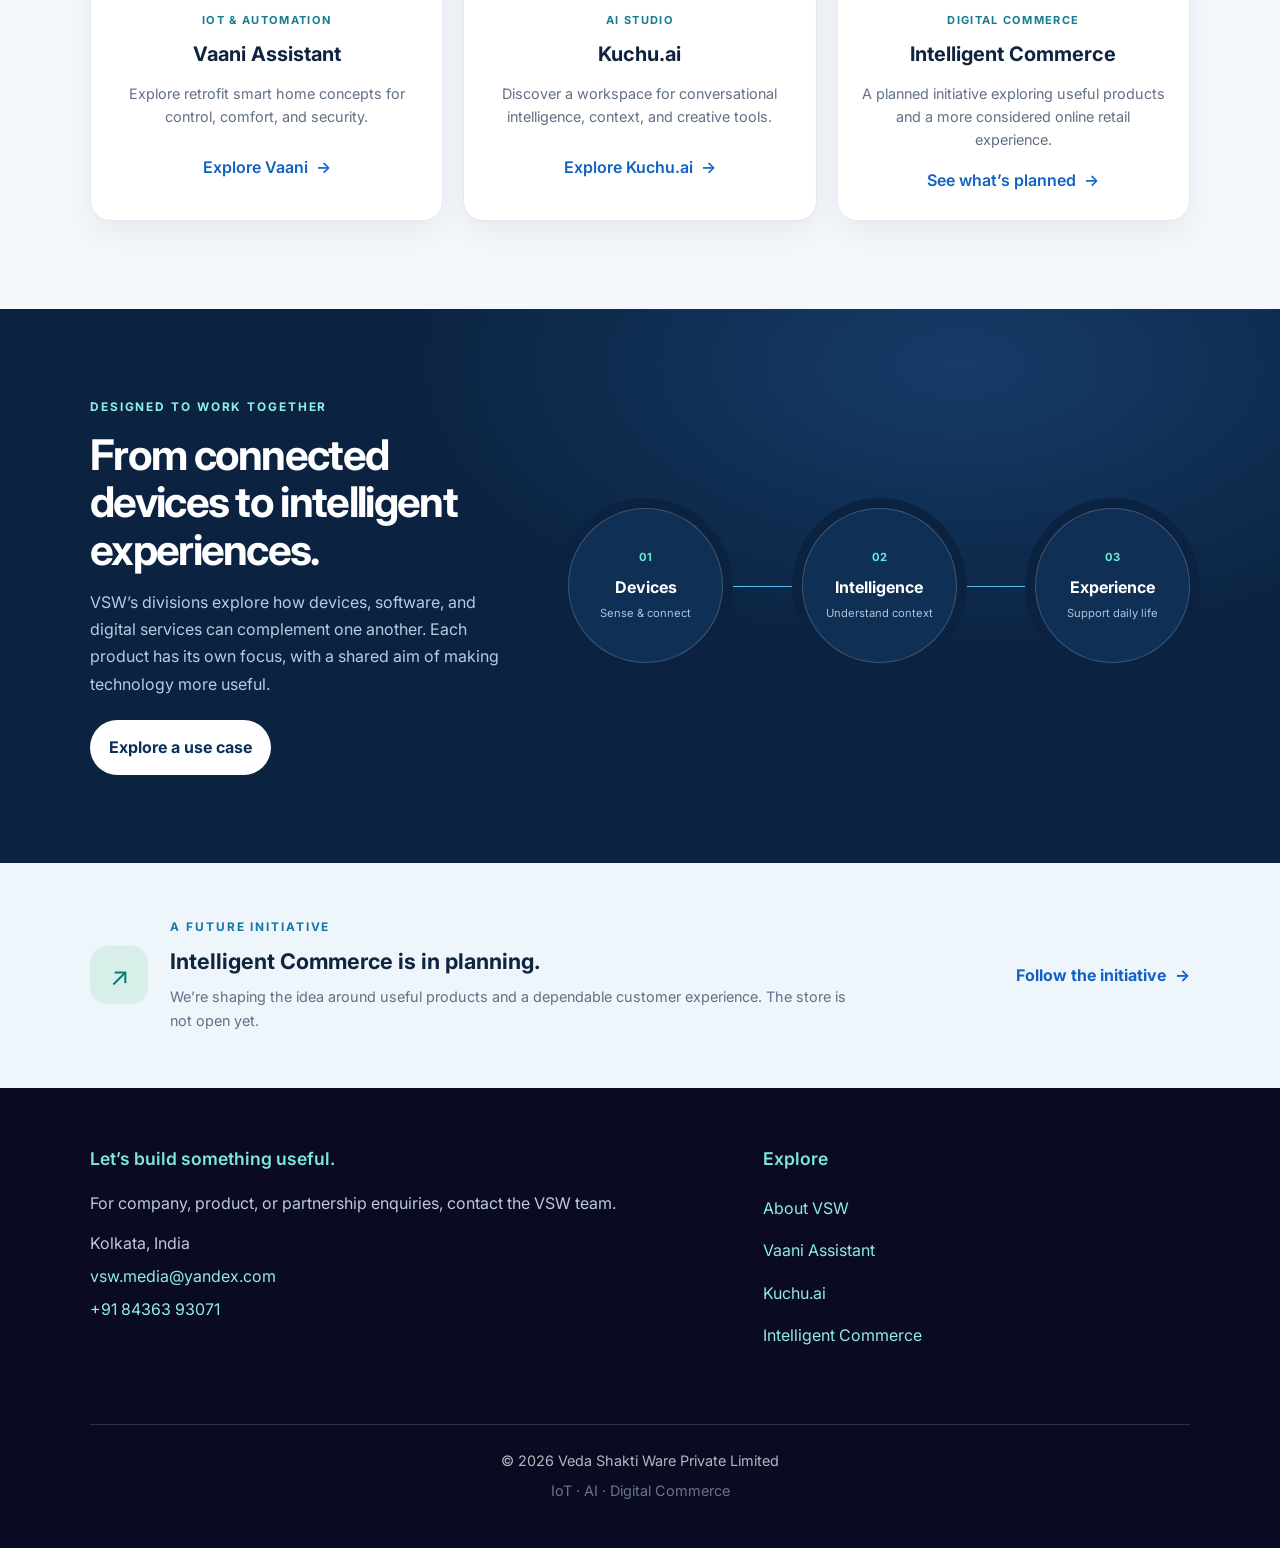
==== commit ad3c609a: "Unify glowing VSW branding across page headers and favicons" ====
--- a/index.html
+++ b/index.html
@@ -8,13 +8,14 @@
     <meta name="description" content="Veda Shakti Ware builds connected experiences across smart home automation, AI software, and a planned intelligent commerce initiative." />
     <link rel="stylesheet" href="css/style.css" />
     <link href="https://fonts.googleapis.com/css2?family=Inter:wght@400;500;600;700;800&display=swap" rel="stylesheet" />
-    <link rel="icon" href="images/vsw-monogram-transparent.png" type="image/png" />
+    <link rel="icon" href="images/favicon.svg" type="image/svg+xml" />
+    <link rel="icon" href="images/vsw-favicon-128.png" type="image/png" sizes="128x128" />
 </head>
 <body class="home-page">
     <header class="navbar sticky-header">
         <div class="container nav-content">
             <a class="logo" href="index.html" aria-label="Veda Shakti Ware home">
-                <span class="logo-box"><img src="images/vsw-monogram-transparent.png" alt="" /></span>
+                <span class="logo-box"><img src="images/vsw-favicon-128.png" alt="" /></span>
                 <span class="brand-name">Veda Shakti Ware <small>Private Limited</small></span>
             </a>
             <nav aria-label="Main navigation">
--- a/css/style.css
+++ b/css/style.css
@@ -573,3 +573,5 @@
 .brand-name small { display:block; margin-top:.2rem; color:#a7bad2; font-size:.68rem; font-weight:500; letter-spacing:.08em; text-transform:uppercase; }
 .logo:focus-visible { outline:2px solid #50e0d0; outline-offset:4px; border-radius:4px; }
 @media (max-width:680px) { .logo-box { width:44px; height:44px; }.logo-box img { width:66px; height:44px; }.brand-name { font-size:.86rem; } }
+.logo-box { border-color:rgba(72,223,220,.48); background:#020609; box-shadow:0 0 16px rgba(45,216,220,.2),inset 0 0 12px rgba(45,216,220,.08); }
+.logo-box img { width:100%; max-width:100%; height:100%; border-radius:11px; object-fit:cover; filter:none; }
